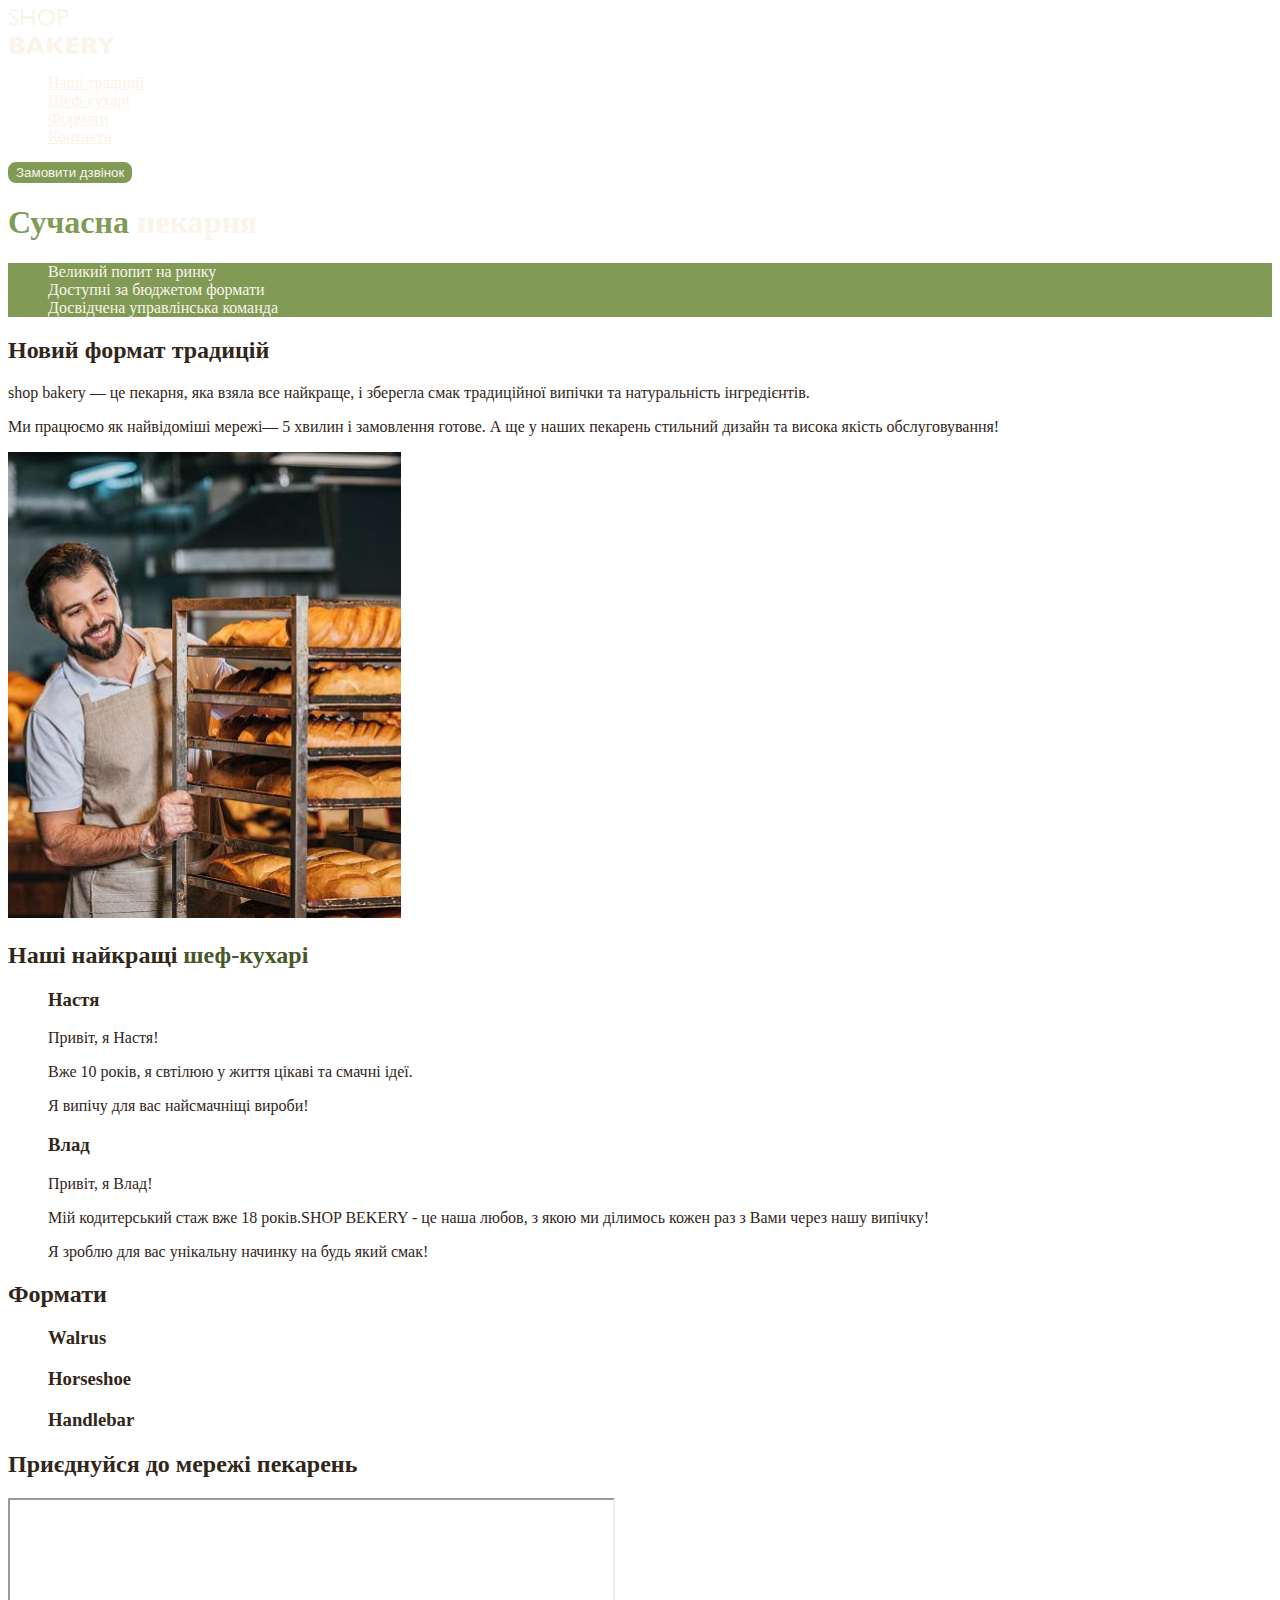
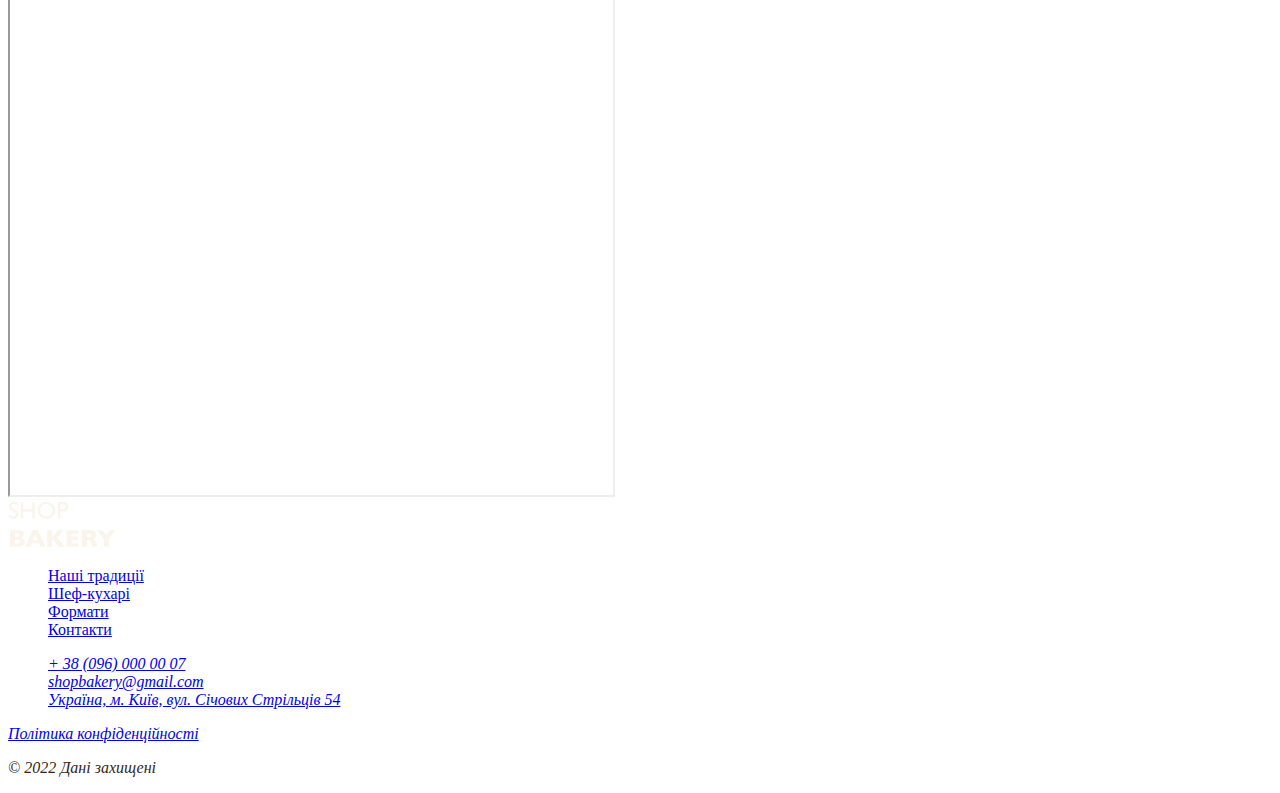
==== index.html @ 9cec58f2 "Add files via upload" ====
<!DOCTYPE html>
<html lang="uk">
  <head>
    <meta charset="UTF-8" />
    <meta http-equiv="X-UA-Compatible" content="IE=edge" />
    <meta name="viewport" content="width=device-width, initial-scale=1.0" />
    <title>Сучасна пекарня</title>
    <link rel="stylesheet" href="./css/styles.css" />
  </head>
  <body>
    <header>
      <nav>
        <a href="./index.html">
          <img src="./images/logo.svg" alt="Логотип сучасної пекарні" />
        </a>
        <ul>
          <li><a class="link" href="#tradition-section">Наші традиції</a></li>
          <li><a class="link" href="#chefs-section">Шеф-кухарі</a></li>
          <li><a class="link" href="#formats-section">Формати</a></li>
          <li><a class="link" href="#contact-section">Контакти</a></li>
        </ul>
      </nav>
      <button class="button">Замовити дзвінок</button>
    </header>
    <main>
      <section class="main-section">
        <h1 class="hero-title"><span class="accent">Сучасна</span> пекарня</h1>
      </section>
      <section id="tradition-section">
        <ul class="advantages-list">
          <li>Великий попит на ринку</li>
          <li>Доступні за бюджетом формати</li>
          <li>Досвідчена управлінська команда</li>
        </ul>
        <h2 class="section-title">Новий формат традицій</h2>
        <p>
          <span>shop bakery</span> — це пекарня, яка взяла все найкраще, і
          зберегла смак традиційної випічки та натуральність інгредієнтів.
        </p>
        <p>
          Ми працюємо як найвідоміші мережі—
          <span>5 хвилин і замовлення готове</span>. А ще у наших пекарень
          стильний дизайн та висока якість обслуговування!
        </p>
        <img
          src="./images/baker-man.jpg"
          alt="Чоловік пекар дивиться на батони із посмішкою"
        />
      </section>
      <section id="chefs-section">
        <h2 class="section-title">
          Наші найкращі <span class="accent">шеф-кухарі</span>
        </h2>
        <ul>
          <li>
            <article>
              <h3>Настя</h3>
              <p>Привіт, я Настя!</p>
              <p>Вже 10 років, я свтілюю у життя цікаві та смачні ідеї.</p>
              <p>Я випічу для вас найсмачніщі вироби!</p>
            </article>
          </li>
          <li>
            <article>
              <h3>Влад</h3>
              <p>Привіт, я Влад!</p>
              <p>
                Мій кодитерський стаж вже 18 років.SHOP BEKERY - це наша любов,
                з якою ми ділимось кожен раз з Вами через нашу випічку!
              </p>
              <p>Я зроблю для вас унікальну начинку на будь який смак!</p>
            </article>
          </li>
        </ul>
      </section>
      <section id="formats-section">
        <h2 class="section-title">Формати</h2>
        <ul>
          <li>
            <article>
              <h3 lang="en">Walrus</h3>
            </article>
          </li>
          <li>
            <article>
              <h3 lang="en">Horseshoe</h3>
            </article>
          </li>
          <li>
            <article>
              <h3 lang="en">Handlebar</h3>
            </article>
          </li>
        </ul>
      </section>
      <section id="contact-section">
        <h2 class="section-title">Приєднуйся до мережі пекарень</h2>
        <iframe
          src="https://www.google.com/maps/embed?pb=!1m18!1m12!1m3!1d2540.1638712576864!2d30.48865857692211!3d50.456673086915366!2m3!1f0!2f0!3f0!3m2!1i1024!2i768!4f13.1!3m3!1m2!1s0x40d4ce637bfe1717%3A0x5370c2254ad1b952!2z0YPQuy4g0KHQtdGH0LXQstGL0YUg0KHRgtGA0LXQu9GM0YbQvtCyLCA1NCwg0JrQuNC10LIsIDAyMDAw!5e0!3m2!1sru!2sua!4v1684782759216!5m2!1sru!2sua"
          width="603"
          height="595"
          allowfullscreen=""
          loading="lazy"
          referrerpolicy="no-referrer-when-downgrade"
        ></iframe>
      </section>
    </main>
    <footer>
      <nav>
        <a href="#">
          <img src="./images/logo.svg" alt="Логотип сучасної пекарні"
        /></a>
        <ul>
          <li><a href="#">Наші традиції</a></li>
          <li><a href="#">Шеф-кухарі</a></li>
          <li><a href="#">Формати</a></li>
          <li><a href="#">Контакти</a></li>
        </ul>
      </nav>
      <address>
        <ul>
          <li><a href="tel:+380960000007">+ 38 (096) 000 00 07</a></li>
          <li>
            <a href="mailto:shopbakery@gmail.com">shopbakery@gmail.com</a>
          </li>
          <li>
            <a href="https://goo.gl/maps/keqYdzqTRcrrbcz7A" target="_blank"
              >Україна, м. Київ, вул. Січових Стрільців 54</a
            >
          </li>
          <li>
            <a href="#"><!-- facebook icon --></a>
          </li>
          <li>
            <a href="#"><!-- instagram icon --></a>
          </li>
        </ul>
        <a href="#" target="_blank">Політика конфіденційності</a>
        <p>&copy; 2022 Дані захищені</p>
      </address>
    </footer>
  </body>
</html>
---- css/styles.css ----
:root {
  --color-brand-light: #819b57;
  --color-brand-dark: #465929;
  --color-primari-dark: #31261a;
  --color-primari-light: #faf4ea;
}
/* Base */
body {
  color: var(--color-primari-dark);
}

ul {
  list-style-type: none;
}
/* Button */
.button {
  color: var(--color-primari-light);
  background-color: var(--color-brand-light);
  border: 2px solid var(--color-brand-light);
  border-radius: 8px;
  cursor: pointer;
}

.button:hover {
  background-color: transparent;
  color: var(--color-brand-dark);
}

/* Link */
.link {
  color: var(--color-primari-light);
}

.link:hover {
  color: var(--color-brand-light);
}

/* Hero-section */
.hero-title {
  color: var(--color-primari-light);
}

.hero-title .accent {
  color: var(--color-brand-light);
}

/* advantages-section */
.advantages-list {
  color: var(--color-primari-light);
  background-color: var(--color-brand-light);
}

.section-title .accent {
  color: var(--color-brand-dark);
}
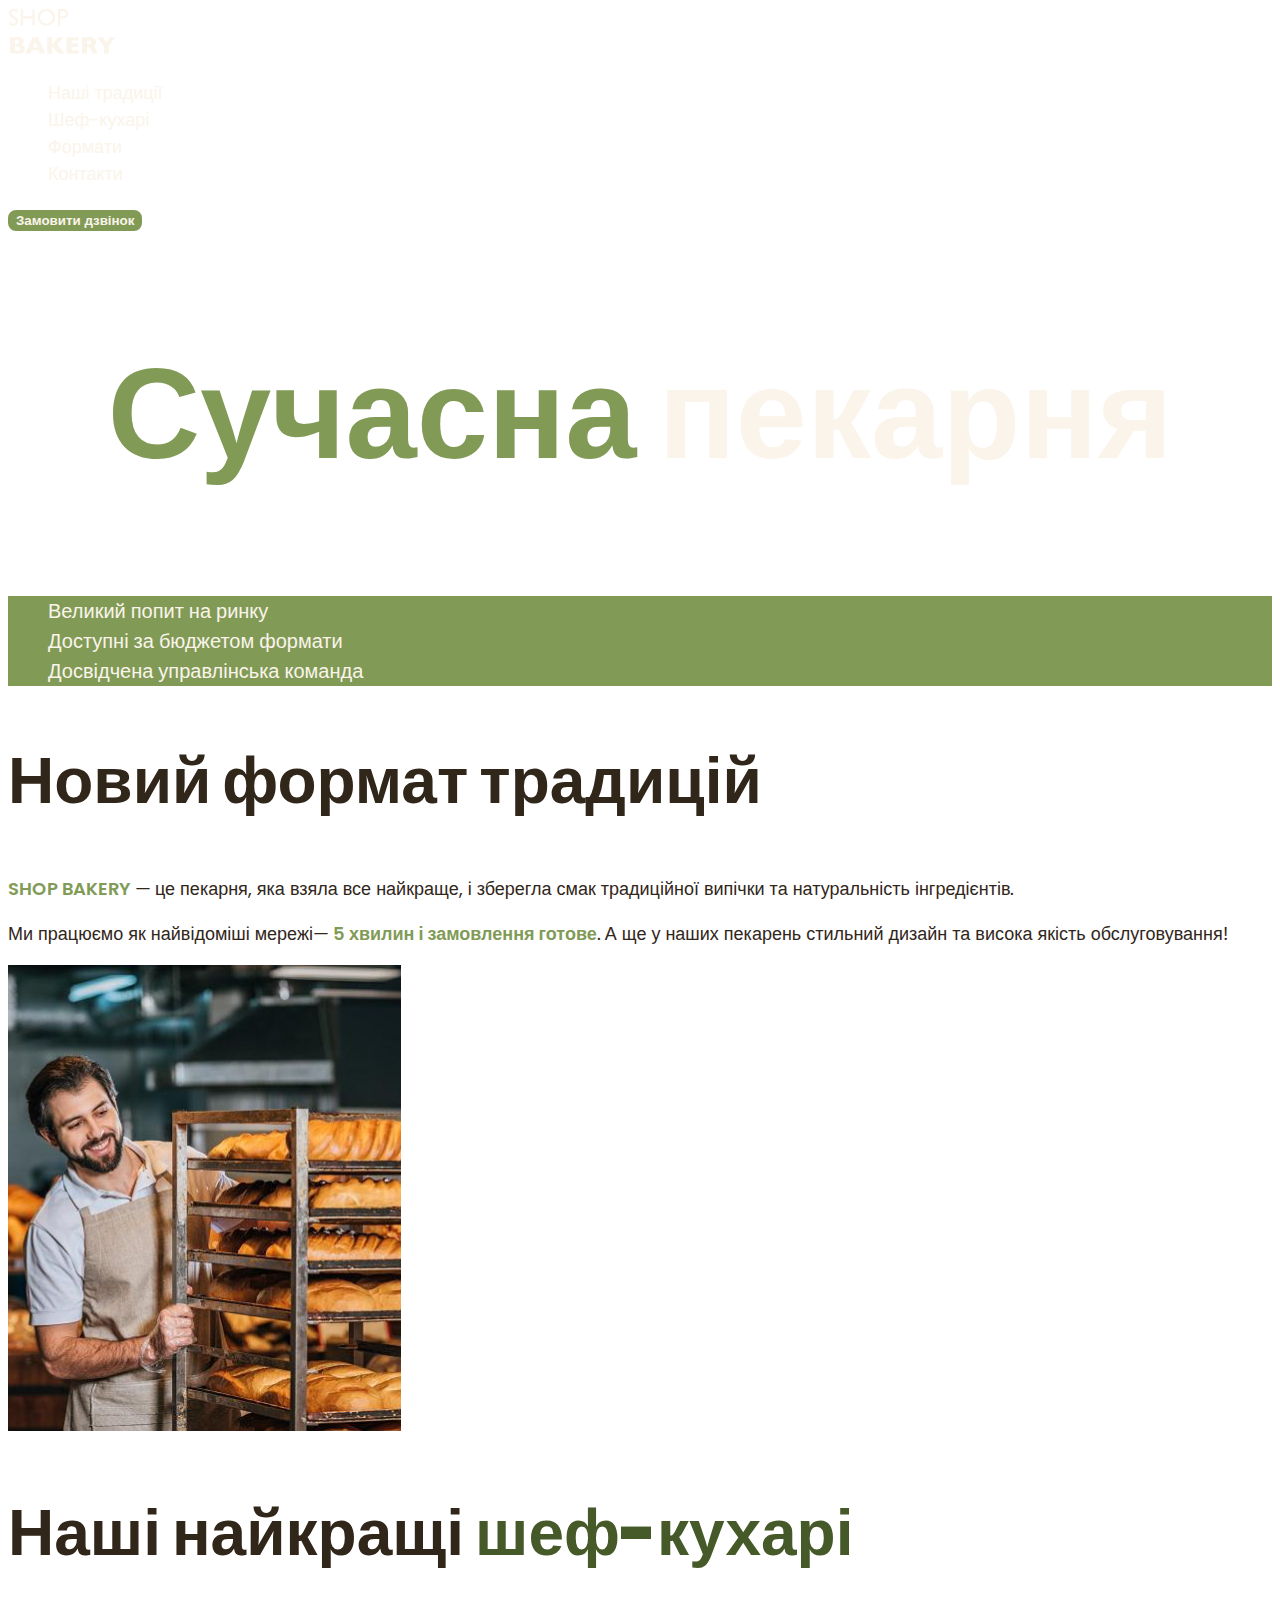
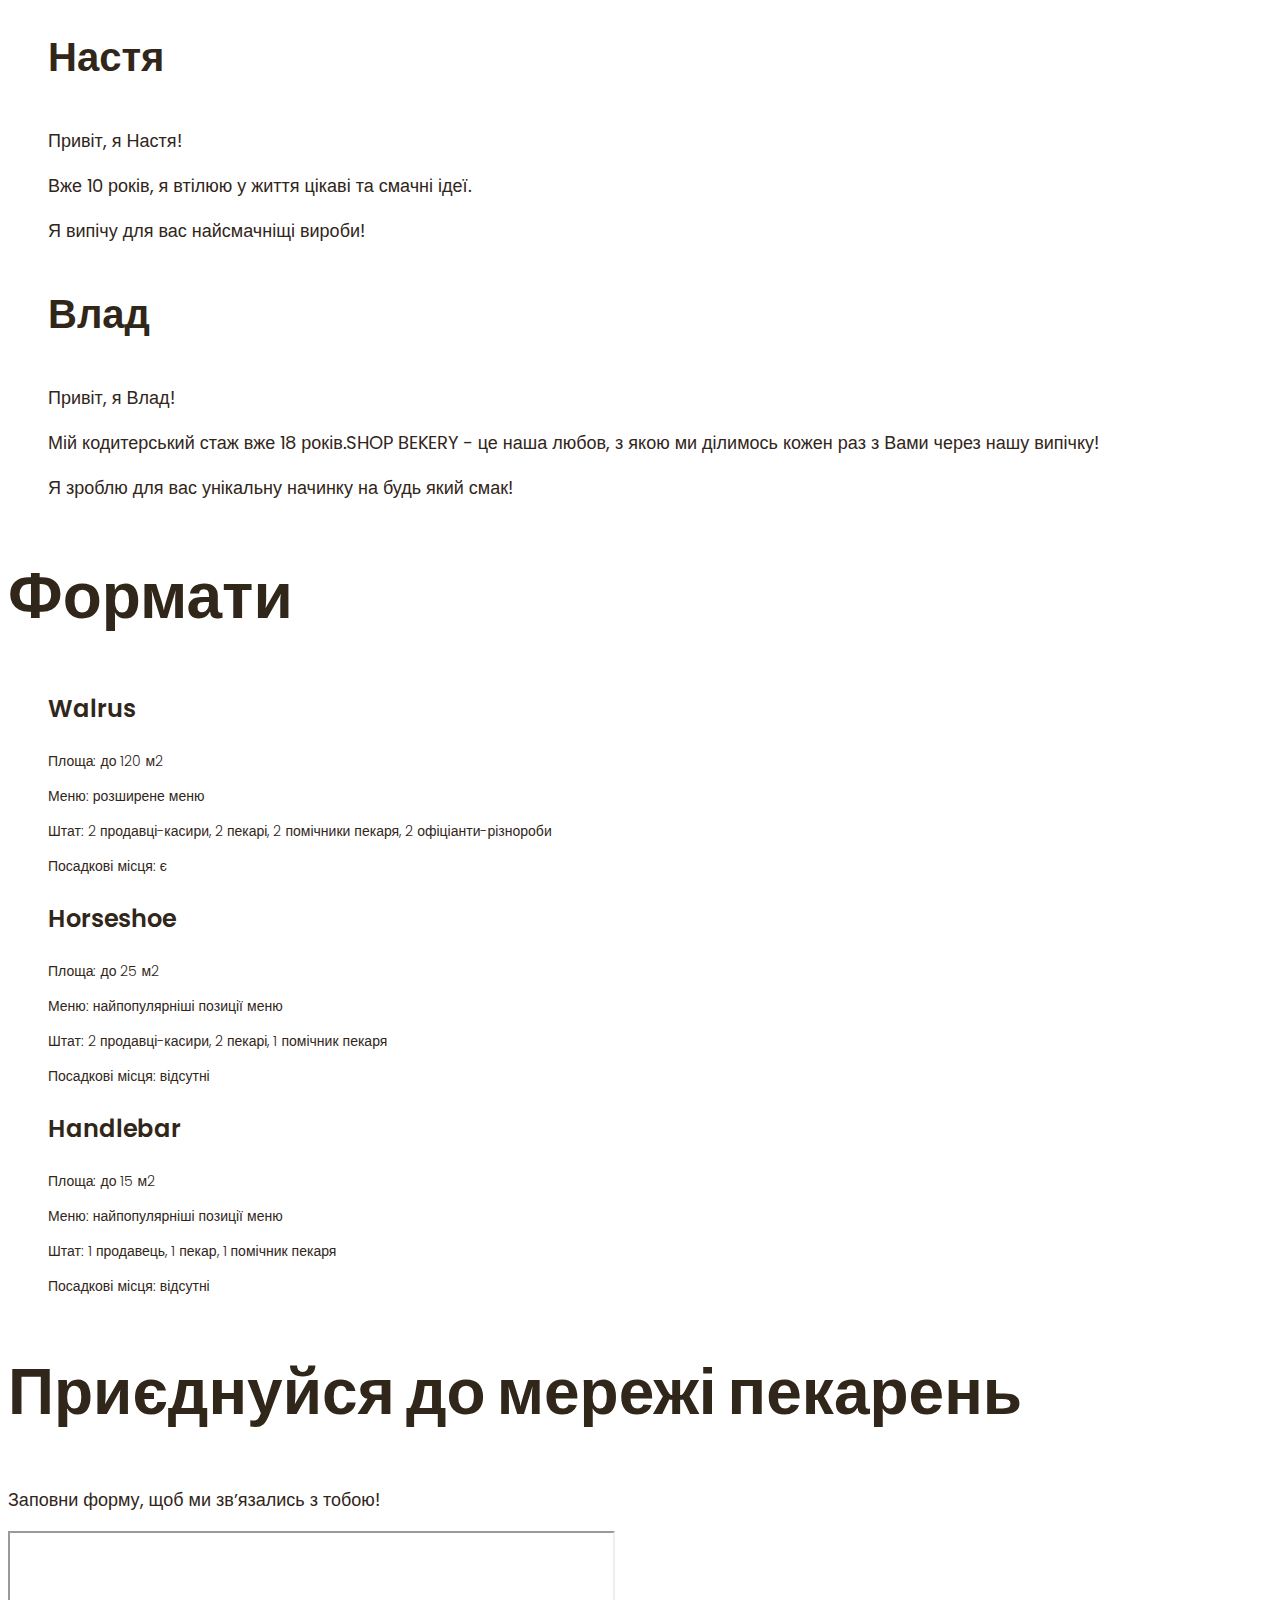
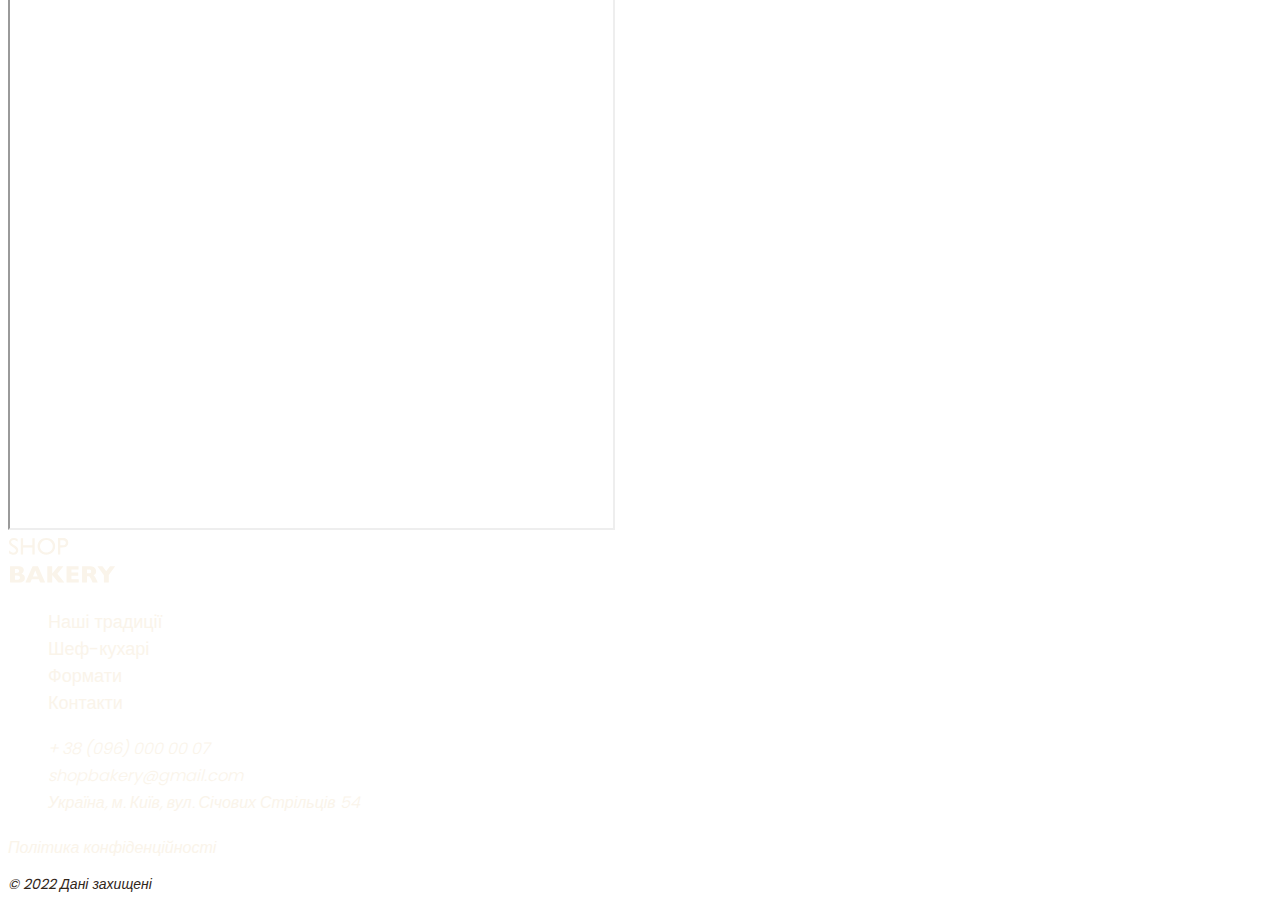
==== commit f983cb49: "Add files via upload" ====
--- a/index.html
+++ b/index.html
@@ -5,6 +5,14 @@
     <meta http-equiv="X-UA-Compatible" content="IE=edge" />
     <meta name="viewport" content="width=device-width, initial-scale=1.0" />
     <title>Сучасна пекарня</title>
+    <!-- Fonts -->
+    <!-- <link rel="preconnect" href="https://fonts.googleapis.com" />
+    <link rel="preconnect" href="https://fonts.gstatic.com" crossorigin />
+    <link
+      href="https://fonts.googleapis.com/css2?family=Montserrat:wght@400;700&family=Poppins:wght@300;400;600;900&display=swap"
+      rel="stylesheet"
+    /> -->
+    <!-- Styles -->
     <link rel="stylesheet" href="./css/styles.css" />
   </head>
   <body>
@@ -28,19 +36,20 @@
       </section>
       <section id="tradition-section">
         <ul class="advantages-list">
-          <li>Великий попит на ринку</li>
-          <li>Доступні за бюджетом формати</li>
-          <li>Досвідчена управлінська команда</li>
+          <li class="advatades-item">Великий попит на ринку</li>
+          <li class="advatades-item">Доступні за бюджетом формати</li>
+          <li class="advatades-item">Досвідчена управлінська команда</li>
         </ul>
         <h2 class="section-title">Новий формат традицій</h2>
-        <p>
-          <span>shop bakery</span> — це пекарня, яка взяла все найкраще, і
-          зберегла смак традиційної випічки та натуральність інгредієнтів.
+        <p class="traditions-text">
+          <span class="brand uppercase">shop bakery</span> — це пекарня, яка
+          взяла все найкраще, і зберегла смак традиційної випічки та
+          натуральність інгредієнтів.
         </p>
-        <p>
+        <p class="traditions-text">
           Ми працюємо як найвідоміші мережі—
-          <span>5 хвилин і замовлення готове</span>. А ще у наших пекарень
-          стильний дизайн та висока якість обслуговування!
+          <span class="brand">5 хвилин і замовлення готове</span>. А ще у наших
+          пекарень стильний дизайн та висока якість обслуговування!
         </p>
         <img
           src="./images/baker-man.jpg"
@@ -54,15 +63,15 @@
         <ul>
           <li>
             <article>
-              <h3>Настя</h3>
+              <h3 class="chef-title">Настя</h3>
               <p>Привіт, я Настя!</p>
-              <p>Вже 10 років, я свтілюю у життя цікаві та смачні ідеї.</p>
+              <p>Вже 10 років, я втілюю у життя цікаві та смачні ідеї.</p>
               <p>Я випічу для вас найсмачніщі вироби!</p>
             </article>
           </li>
           <li>
             <article>
-              <h3>Влад</h3>
+              <h3 class="chef-title">Влад</h3>
               <p>Привіт, я Влад!</p>
               <p>
                 Мій кодитерський стаж вже 18 років.SHOP BEKERY - це наша любов,
@@ -78,23 +87,45 @@
         <ul>
           <li>
             <article>
-              <h3 lang="en">Walrus</h3>
+              <h3 class="format-title" lang="en">Walrus</h3>
+              <div class="format-text">
+                <p>Площа: до 120 м2</p>
+                <p>Меню: розширене меню</p>
+                <p>
+                  Штат: 2 продавці-касири, 2 пекарі, 2 помічники пекаря, 2
+                  офіціанти-різнороби
+                </p>
+                <p>Посадкові місця: є</p>
+              </div>
             </article>
           </li>
           <li>
             <article>
-              <h3 lang="en">Horseshoe</h3>
+              <h3 class="format-title" lang="en">Horseshoe</h3>
+              <div class="format-text">
+                <p>Площа: до 25 м2</p>
+                <p>Меню: найпопулярніші позиції меню</p>
+                <p>Штат: 2 продавці-касири, 2 пекарі, 1 помічник пекаря</p>
+                <p>Посадкові місця: відсутні</p>
+              </div>
             </article>
           </li>
           <li>
             <article>
-              <h3 lang="en">Handlebar</h3>
+              <h3 class="format-title" lang="en">Handlebar</h3>
+              <div class="format-text">
+                <p>Площа: до 15 м2</p>
+                <p>Меню: найпопулярніші позиції меню</p>
+                <p>Штат: 1 продавець, 1 пекар, 1 помічник пекаря</p>
+                <p>Посадкові місця: відсутні</p>
+              </div>
             </article>
           </li>
         </ul>
       </section>
       <section id="contact-section">
         <h2 class="section-title">Приєднуйся до мережі пекарень</h2>
+        <p>Заповни форму, щоб ми звʼязались з тобою!</p>
         <iframe
           src="https://www.google.com/maps/embed?pb=!1m18!1m12!1m3!1d2540.1638712576864!2d30.48865857692211!3d50.456673086915366!2m3!1f0!2f0!3f0!3m2!1i1024!2i768!4f13.1!3m3!1m2!1s0x40d4ce637bfe1717%3A0x5370c2254ad1b952!2z0YPQuy4g0KHQtdGH0LXQstGL0YUg0KHRgtGA0LXQu9GM0YbQvtCyLCA1NCwg0JrQuNC10LIsIDAyMDAw!5e0!3m2!1sru!2sua!4v1684782759216!5m2!1sru!2sua"
           width="603"
@@ -111,20 +142,29 @@
           <img src="./images/logo.svg" alt="Логотип сучасної пекарні"
         /></a>
         <ul>
-          <li><a href="#">Наші традиції</a></li>
-          <li><a href="#">Шеф-кухарі</a></li>
-          <li><a href="#">Формати</a></li>
-          <li><a href="#">Контакти</a></li>
+          <li><a class="link" href="#">Наші традиції</a></li>
+          <li><a class="link" href="#">Шеф-кухарі</a></li>
+          <li><a class="link" href="#">Формати</a></li>
+          <li><a class="link" href="#">Контакти</a></li>
         </ul>
       </nav>
       <address>
         <ul>
-          <li><a href="tel:+380960000007">+ 38 (096) 000 00 07</a></li>
           <li>
-            <a href="mailto:shopbakery@gmail.com">shopbakery@gmail.com</a>
+            <a class="adress-link" href="tel:+380960000007"
+              >+ 38 (096) 000 00 07</a
+            >
           </li>
           <li>
-            <a href="https://goo.gl/maps/keqYdzqTRcrrbcz7A" target="_blank"
+            <a class="adress-link" href="mailto:shopbakery@gmail.com"
+              >shopbakery@gmail.com</a
+            >
+          </li>
+          <li>
+            <a
+              class="adress-link"
+              href="https://goo.gl/maps/keqYdzqTRcrrbcz7A"
+              target="_blank"
               >Україна, м. Київ, вул. Січових Стрільців 54</a
             >
           </li>
@@ -135,8 +175,10 @@
             <a href="#"><!-- instagram icon --></a>
           </li>
         </ul>
-        <a href="#" target="_blank">Політика конфіденційності</a>
-        <p>&copy; 2022 Дані захищені</p>
+        <a class="adress-link" href="#" target="_blank"
+          >Політика конфіденційності</a
+        >
+        <p class="address-copyright">&copy; 2022 Дані захищені</p>
       </address>
     </footer>
   </body>
--- a/css/styles.css
+++ b/css/styles.css
@@ -1,3 +1,35 @@
+@font-face {
+  font-display: swap;
+  font-family: 'Poppins';
+  font-style: normal;
+  font-weight: 300;
+  src: url('../fonts/poppins-v20-latin-300.woff2') format('woff2');
+}
+
+@font-face {
+  font-display: swap;
+  font-family: 'Poppins';
+  font-style: normal;
+  font-weight: 400;
+  src: url('../fonts/poppins-v20-latin-regular.woff2') format('woff2');
+}
+
+@font-face {
+  font-display: swap;
+  font-family: 'Poppins';
+  font-style: normal;
+  font-weight: 600;
+  src: url('../fonts/poppins-v20-latin-600.woff2') format('woff2');
+}
+
+@font-face {
+  font-display: swap;
+  font-family: 'Poppins';
+  font-style: normal;
+  font-weight: 900;
+  src: url('../fonts/poppins-v20-latin-900.woff2') format('woff2');
+}
+
 :root {
   --color-brand-light: #819b57;
   --color-brand-dark: #465929;
@@ -7,6 +39,14 @@
 /* Base */
 body {
   color: var(--color-primari-dark);
+  font-family: Poppins, sans-serif;
+  font-size: 18px;
+  font-weight: 400;
+  line-height: 1.5;
+}
+
+address {
+  font-size: normal;
 }
 
 ul {
@@ -19,25 +59,33 @@
   border: 2px solid var(--color-brand-light);
   border-radius: 8px;
   cursor: pointer;
+  font-weight: 600;
 }
 
 .button:hover {
   background-color: transparent;
   color: var(--color-brand-dark);
+  font-weight: 600;
 }
 
 /* Link */
 .link {
   color: var(--color-primari-light);
+  text-decoration: none;
 }
 
 .link:hover {
   color: var(--color-brand-light);
+  text-decoration: none;
+  font-weight: 600;
 }
 
 /* Hero-section */
 .hero-title {
   color: var(--color-primari-light);
+  text-align: center;
+  font-size: 128px;
+  font-weight: 900;
 }
 
 .hero-title .accent {
@@ -50,6 +98,60 @@
   background-color: var(--color-brand-light);
 }
 
+.advatades-item {
+  font-weight: 300;
+  font-size: 20px;
+}
+
+.section-title {
+  font-weight: 900;
+  font-size: 64px;
+  line-height: 1.3;
+}
+
 .section-title .accent {
   color: var(--color-brand-dark);
 }
+
+/* traditions-section */
+.traditions-text .brand {
+  color: var(--color-brand-light);
+  font-weight: 600;
+}
+
+.traditions-text .uppercase {
+  text-transform: uppercase;
+}
+
+/* Chefs section */
+.chef-title {
+  font-weight: 600;
+  font-size: 40px;
+}
+
+/* Formats section */
+.format-title {
+  font-weight: 600;
+  font-size: 24px;
+}
+
+.format-text {
+  font-weight: 300;
+  font-size: 14px;
+}
+
+/* Footer */
+.adress-link {
+  color: var(--color-primari-light);
+  font-weight: 300;
+  font-size: 16px;
+  text-decoration: none;
+}
+
+.adress-link:hover {
+  color: var(--color-brand-light);
+}
+
+.address-copyright {
+  font-size: 14px;
+}
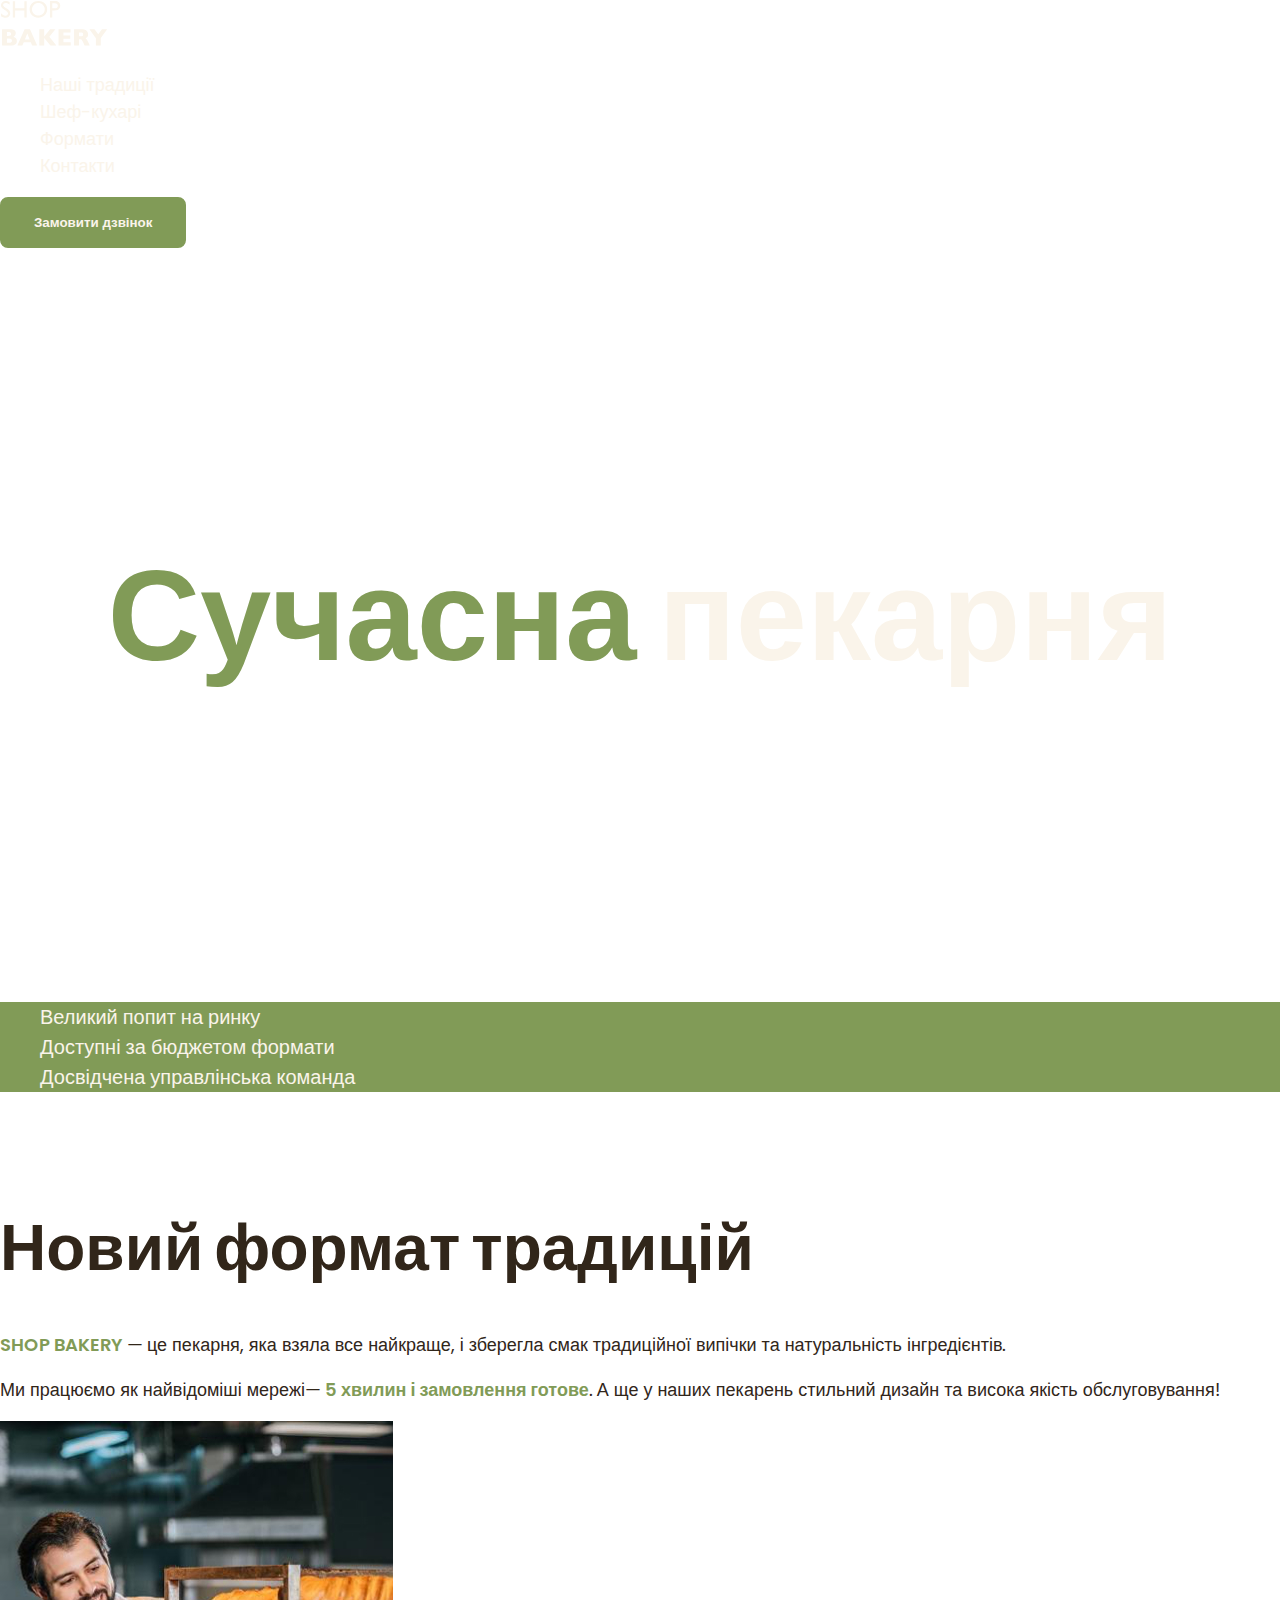
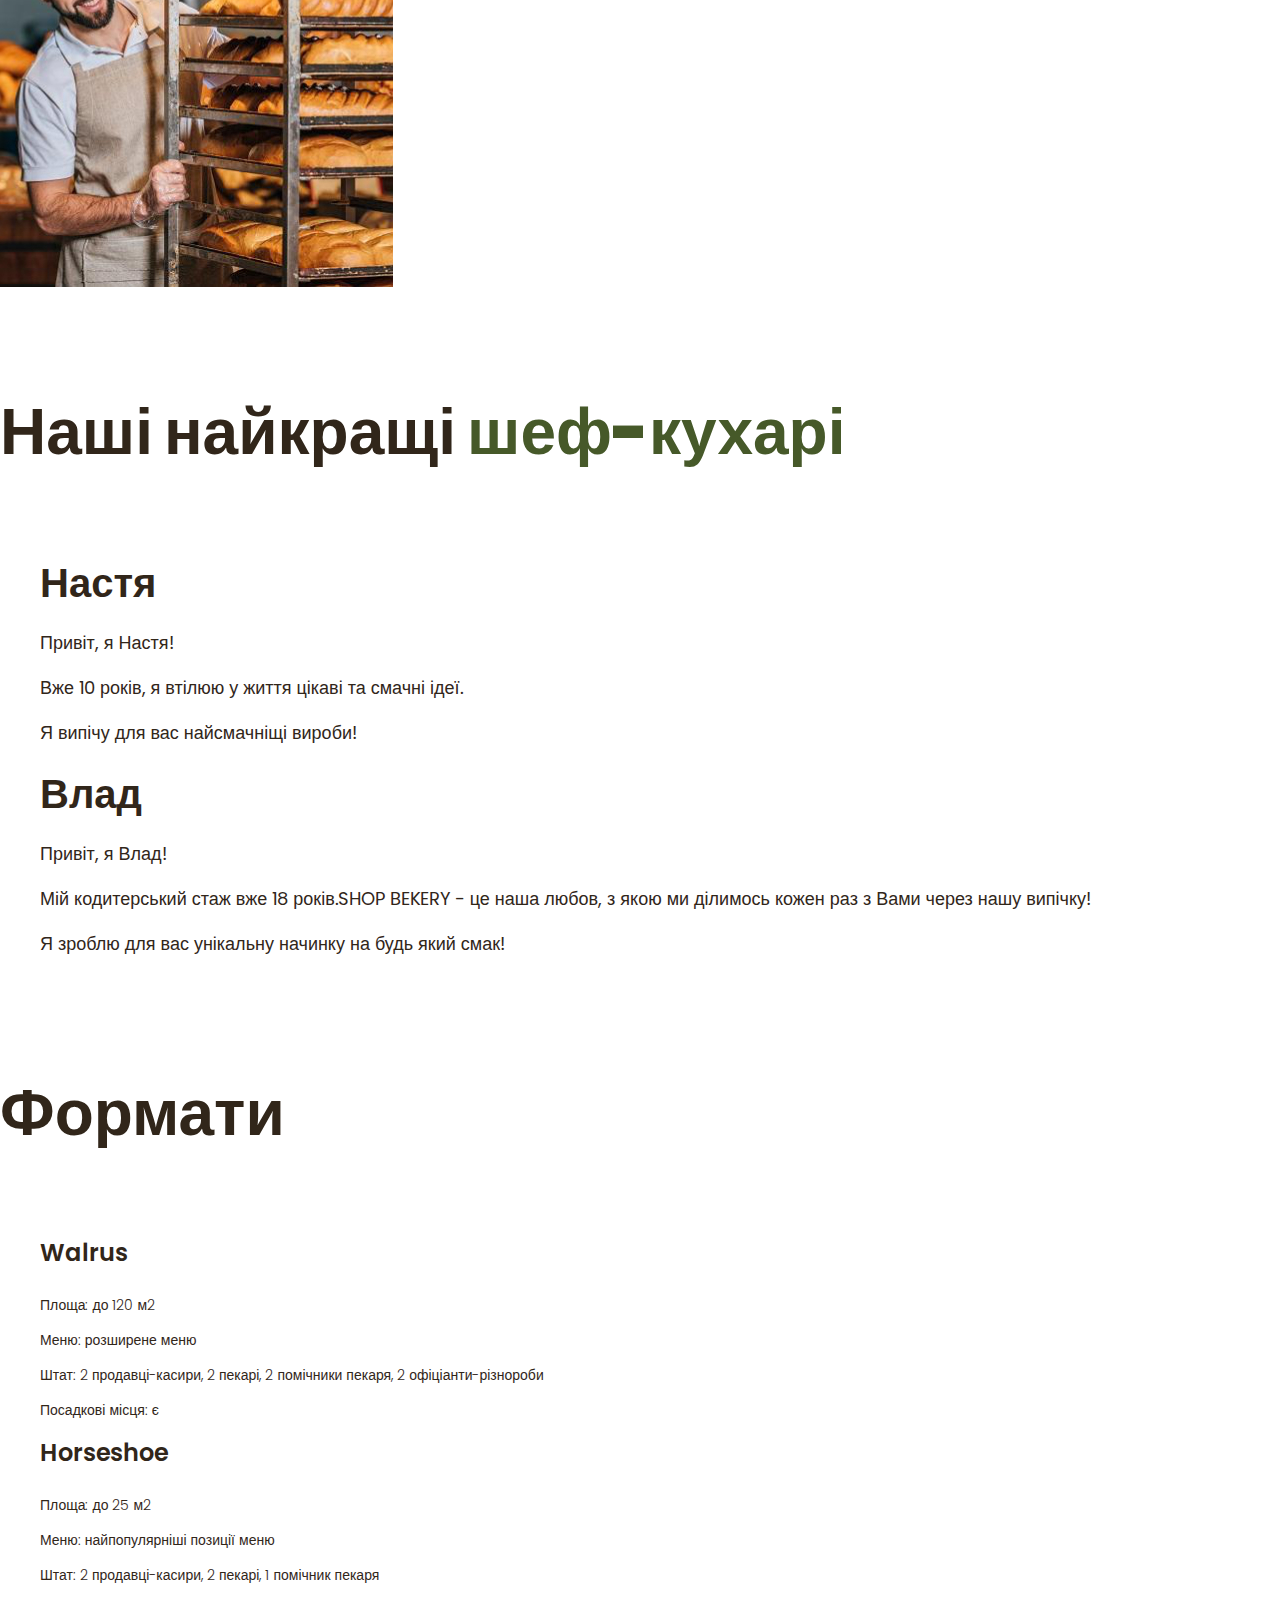
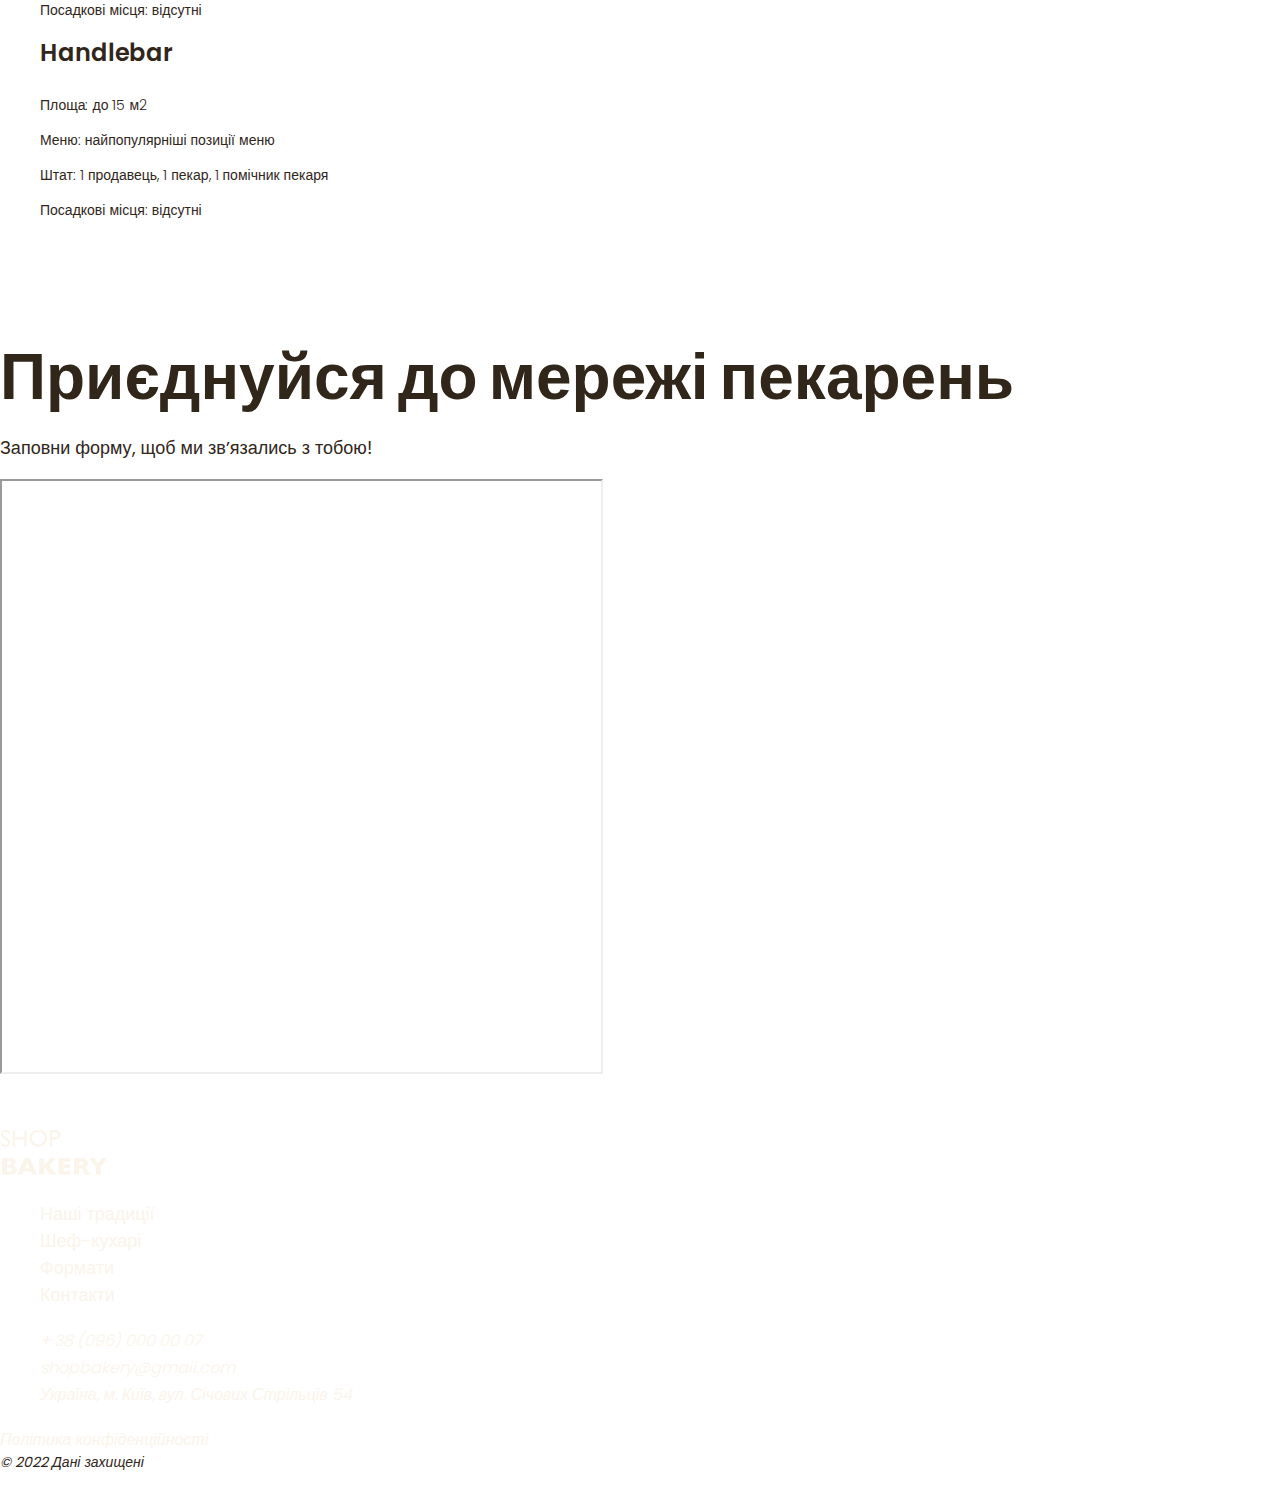
==== commit 4f83510e: "Add files via upload" ====
--- a/index.html
+++ b/index.html
@@ -17,169 +17,192 @@
   </head>
   <body>
     <header>
-      <nav>
-        <a href="./index.html">
-          <img src="./images/logo.svg" alt="Логотип сучасної пекарні" />
-        </a>
-        <ul>
-          <li><a class="link" href="#tradition-section">Наші традиції</a></li>
-          <li><a class="link" href="#chefs-section">Шеф-кухарі</a></li>
-          <li><a class="link" href="#formats-section">Формати</a></li>
-          <li><a class="link" href="#contact-section">Контакти</a></li>
-        </ul>
-      </nav>
-      <button class="button">Замовити дзвінок</button>
+      <div class="container">
+        <nav>
+          <a href="./index.html">
+            <img src="./images/logo.svg" alt="Логотип сучасної пекарні" />
+          </a>
+          <ul>
+            <li><a class="link" href="#tradition-section">Наші традиції</a></li>
+            <li><a class="link" href="#chefs-section">Шеф-кухарі</a></li>
+            <li><a class="link" href="#formats-section">Формати</a></li>
+            <li><a class="link" href="#contact-section">Контакти</a></li>
+          </ul>
+        </nav>
+        <button class="button">Замовити дзвінок</button>
+      </div>
     </header>
     <main>
-      <section class="main-section">
-        <h1 class="hero-title"><span class="accent">Сучасна</span> пекарня</h1>
-      </section>
-      <section id="tradition-section">
-        <ul class="advantages-list">
-          <li class="advatades-item">Великий попит на ринку</li>
-          <li class="advatades-item">Доступні за бюджетом формати</li>
-          <li class="advatades-item">Досвідчена управлінська команда</li>
-        </ul>
-        <h2 class="section-title">Новий формат традицій</h2>
-        <p class="traditions-text">
-          <span class="brand uppercase">shop bakery</span> — це пекарня, яка
-          взяла все найкраще, і зберегла смак традиційної випічки та
-          натуральність інгредієнтів.
-        </p>
-        <p class="traditions-text">
-          Ми працюємо як найвідоміші мережі—
-          <span class="brand">5 хвилин і замовлення готове</span>. А ще у наших
-          пекарень стильний дизайн та висока якість обслуговування!
-        </p>
-        <img
-          src="./images/baker-man.jpg"
-          alt="Чоловік пекар дивиться на батони із посмішкою"
-        />
-      </section>
-      <section id="chefs-section">
-        <h2 class="section-title">
-          Наші найкращі <span class="accent">шеф-кухарі</span>
-        </h2>
-        <ul>
-          <li>
-            <article>
-              <h3 class="chef-title">Настя</h3>
-              <p>Привіт, я Настя!</p>
-              <p>Вже 10 років, я втілюю у життя цікаві та смачні ідеї.</p>
-              <p>Я випічу для вас найсмачніщі вироби!</p>
-            </article>
-          </li>
-          <li>
-            <article>
-              <h3 class="chef-title">Влад</h3>
-              <p>Привіт, я Влад!</p>
-              <p>
-                Мій кодитерський стаж вже 18 років.SHOP BEKERY - це наша любов,
-                з якою ми ділимось кожен раз з Вами через нашу випічку!
-              </p>
-              <p>Я зроблю для вас унікальну начинку на будь який смак!</p>
-            </article>
-          </li>
-        </ul>
-      </section>
-      <section id="formats-section">
-        <h2 class="section-title">Формати</h2>
-        <ul>
-          <li>
-            <article>
-              <h3 class="format-title" lang="en">Walrus</h3>
-              <div class="format-text">
-                <p>Площа: до 120 м2</p>
-                <p>Меню: розширене меню</p>
+      <section class="hero-section">
+        <div class="container">
+          <h1 class="hero-title">
+            <span class="accent">Сучасна</span> пекарня
+          </h1>
+        </div>
+      </section>
+      <section>
+        <div class="container">
+          <h2 class="visually-hidden">Наші переваги</h2>
+          <ul class="advantages-list">
+            <li class="advatades-item">Великий попит на ринку</li>
+            <li class="advatades-item">Доступні за бюджетом формати</li>
+            <li class="advatades-item">Досвідчена управлінська команда</li>
+          </ul>
+        </div>
+      </section>
+      <section class="tradition-section section" id="tradition-section">
+        <div class="container">
+          <h2 class="tradition-title section-title">Новий формат традицій</h2>
+          <p class="traditions-text">
+            <span class="brand uppercase">shop bakery</span> — це пекарня, яка
+            взяла все найкраще, і зберегла смак традиційної випічки та
+            натуральність інгредієнтів.
+          </p>
+          <p class="traditions-text">
+            Ми працюємо як найвідоміші мережі—
+            <span class="brand">5 хвилин і замовлення готове</span>. А ще у
+            наших пекарень стильний дизайн та висока якість обслуговування!
+          </p>
+          <img
+            src="./images/baker-man.jpg"
+            alt="Чоловік пекар дивиться на батони із посмішкою"
+          />
+        </div>
+      </section>
+      <section class="section" id="chefs-section">
+        <div class="container">
+          <h2 class="chefs-title section-title">
+            Наші найкращі <span class="accent">шеф-кухарі</span>
+          </h2>
+          <ul>
+            <li>
+              <article>
+                <h3 class="chef-title">Настя</h3>
+                <p>Привіт, я Настя!</p>
+                <p>Вже 10 років, я втілюю у життя цікаві та смачні ідеї.</p>
+                <p>Я випічу для вас найсмачніщі вироби!</p>
+              </article>
+            </li>
+            <li>
+              <article>
+                <h3 class="chef-title">Влад</h3>
+                <p>Привіт, я Влад!</p>
                 <p>
-                  Штат: 2 продавці-касири, 2 пекарі, 2 помічники пекаря, 2
-                  офіціанти-різнороби
+                  Мій кодитерський стаж вже 18 років.SHOP BEKERY - це наша
+                  любов, з якою ми ділимось кожен раз з Вами через нашу випічку!
                 </p>
-                <p>Посадкові місця: є</p>
-              </div>
-            </article>
-          </li>
-          <li>
-            <article>
-              <h3 class="format-title" lang="en">Horseshoe</h3>
-              <div class="format-text">
-                <p>Площа: до 25 м2</p>
-                <p>Меню: найпопулярніші позиції меню</p>
-                <p>Штат: 2 продавці-касири, 2 пекарі, 1 помічник пекаря</p>
-                <p>Посадкові місця: відсутні</p>
-              </div>
-            </article>
-          </li>
-          <li>
-            <article>
-              <h3 class="format-title" lang="en">Handlebar</h3>
-              <div class="format-text">
-                <p>Площа: до 15 м2</p>
-                <p>Меню: найпопулярніші позиції меню</p>
-                <p>Штат: 1 продавець, 1 пекар, 1 помічник пекаря</p>
-                <p>Посадкові місця: відсутні</p>
-              </div>
-            </article>
-          </li>
-        </ul>
-      </section>
-      <section id="contact-section">
-        <h2 class="section-title">Приєднуйся до мережі пекарень</h2>
-        <p>Заповни форму, щоб ми звʼязались з тобою!</p>
-        <iframe
-          src="https://www.google.com/maps/embed?pb=!1m18!1m12!1m3!1d2540.1638712576864!2d30.48865857692211!3d50.456673086915366!2m3!1f0!2f0!3f0!3m2!1i1024!2i768!4f13.1!3m3!1m2!1s0x40d4ce637bfe1717%3A0x5370c2254ad1b952!2z0YPQuy4g0KHQtdGH0LXQstGL0YUg0KHRgtGA0LXQu9GM0YbQvtCyLCA1NCwg0JrQuNC10LIsIDAyMDAw!5e0!3m2!1sru!2sua!4v1684782759216!5m2!1sru!2sua"
-          width="603"
-          height="595"
-          allowfullscreen=""
-          loading="lazy"
-          referrerpolicy="no-referrer-when-downgrade"
-        ></iframe>
+                <p>Я зроблю для вас унікальну начинку на будь який смак!</p>
+              </article>
+            </li>
+          </ul>
+        </div>
+      </section>
+      <section class="section" id="formats-section">
+        <div class="container">
+          <h2 class="formats-title section-title">Формати</h2>
+          <ul>
+            <li>
+              <article>
+                <h3 class="format-title" lang="en">Walrus</h3>
+                <div class="format-text">
+                  <p>Площа: до 120 м2</p>
+                  <p>Меню: розширене меню</p>
+                  <p>
+                    Штат: 2 продавці-касири, 2 пекарі, 2 помічники пекаря, 2
+                    офіціанти-різнороби
+                  </p>
+                  <p>Посадкові місця: є</p>
+                </div>
+              </article>
+            </li>
+            <li>
+              <article>
+                <h3 class="format-title" lang="en">Horseshoe</h3>
+                <div class="format-text">
+                  <p>Площа: до 25 м2</p>
+                  <p>Меню: найпопулярніші позиції меню</p>
+                  <p>Штат: 2 продавці-касири, 2 пекарі, 1 помічник пекаря</p>
+                  <p>Посадкові місця: відсутні</p>
+                </div>
+              </article>
+            </li>
+            <li>
+              <article>
+                <h3 class="format-title" lang="en">Handlebar</h3>
+                <div class="format-text">
+                  <p>Площа: до 15 м2</p>
+                  <p>Меню: найпопулярніші позиції меню</p>
+                  <p>Штат: 1 продавець, 1 пекар, 1 помічник пекаря</p>
+                  <p>Посадкові місця: відсутні</p>
+                </div>
+              </article>
+            </li>
+          </ul>
+        </div>
+      </section>
+      <section class="section" id="contact-section">
+        <div class="container">
+          <h2 class="contact-title section-title">
+            Приєднуйся до мережі пекарень
+          </h2>
+          <p>Заповни форму, щоб ми звʼязались з тобою!</p>
+          <iframe
+            src="https://www.google.com/maps/embed?pb=!1m18!1m12!1m3!1d2540.1638712576864!2d30.48865857692211!3d50.456673086915366!2m3!1f0!2f0!3f0!3m2!1i1024!2i768!4f13.1!3m3!1m2!1s0x40d4ce637bfe1717%3A0x5370c2254ad1b952!2z0YPQuy4g0KHQtdGH0LXQstGL0YUg0KHRgtGA0LXQu9GM0YbQvtCyLCA1NCwg0JrQuNC10LIsIDAyMDAw!5e0!3m2!1sru!2sua!4v1684782759216!5m2!1sru!2sua"
+            width="603"
+            height="595"
+            allowfullscreen=""
+            loading="lazy"
+            referrerpolicy="no-referrer-when-downgrade"
+          ></iframe>
+        </div>
       </section>
     </main>
     <footer>
-      <nav>
-        <a href="#">
-          <img src="./images/logo.svg" alt="Логотип сучасної пекарні"
-        /></a>
-        <ul>
-          <li><a class="link" href="#">Наші традиції</a></li>
-          <li><a class="link" href="#">Шеф-кухарі</a></li>
-          <li><a class="link" href="#">Формати</a></li>
-          <li><a class="link" href="#">Контакти</a></li>
-        </ul>
-      </nav>
-      <address>
-        <ul>
-          <li>
-            <a class="adress-link" href="tel:+380960000007"
-              >+ 38 (096) 000 00 07</a
-            >
-          </li>
-          <li>
-            <a class="adress-link" href="mailto:shopbakery@gmail.com"
-              >shopbakery@gmail.com</a
-            >
-          </li>
-          <li>
-            <a
-              class="adress-link"
-              href="https://goo.gl/maps/keqYdzqTRcrrbcz7A"
-              target="_blank"
-              >Україна, м. Київ, вул. Січових Стрільців 54</a
-            >
-          </li>
-          <li>
-            <a href="#"><!-- facebook icon --></a>
-          </li>
-          <li>
-            <a href="#"><!-- instagram icon --></a>
-          </li>
-        </ul>
-        <a class="adress-link" href="#" target="_blank"
-          >Політика конфіденційності</a
-        >
-        <p class="address-copyright">&copy; 2022 Дані захищені</p>
-      </address>
+      <div class="container">
+        <nav>
+          <a href="#">
+            <img src="./images/logo.svg" alt="Логотип сучасної пекарні"
+          /></a>
+          <ul>
+            <li><a class="link" href="#tradition-section">Наші традиції</a></li>
+            <li><a class="link" href="#chefs-section">Шеф-кухарі</a></li>
+            <li><a class="link" href="#formats-section">Формати</a></li>
+            <li><a class="link" href="#contact-section">Контакти</a></li>
+          </ul>
+        </nav>
+        <address>
+          <ul>
+            <li>
+              <a class="adress-link" href="tel:+380960000007"
+                >+ 38 (096) 000 00 07</a
+              >
+            </li>
+            <li>
+              <a class="adress-link" href="mailto:shopbakery@gmail.com"
+                >shopbakery@gmail.com</a
+              >
+            </li>
+            <li>
+              <a
+                class="adress-link"
+                href="https://goo.gl/maps/keqYdzqTRcrrbcz7A"
+                target="_blank"
+                >Україна, м. Київ, вул. Січових Стрільців 54</a
+              >
+            </li>
+            <li>
+              <a href="#"><!-- facebook icon --></a>
+            </li>
+            <li>
+              <a href="#"><!-- instagram icon --></a>
+            </li>
+          </ul>
+          <a class="adress-link" href="#" target="_blank"
+            >Політика конфіденційності</a
+          >
+          <p class="address-copyright">&copy; 2022 Дані захищені</p>
+        </address>
+      </div>
     </footer>
   </body>
 </html>
--- a/css/styles.css
+++ b/css/styles.css
@@ -37,12 +37,26 @@
   --color-primari-light: #faf4ea;
 }
 /* Base */
+* {
+  box-sizing: border-box;
+}
 body {
   color: var(--color-primari-dark);
   font-family: Poppins, sans-serif;
   font-size: 18px;
   font-weight: 400;
   line-height: 1.5;
+  margin: 0;
+}
+
+h1,
+h2,
+h3,
+h4,
+h5,
+h6,
+p {
+  margin-top: 0;
 }
 
 address {
@@ -52,8 +66,29 @@
 ul {
   list-style-type: none;
 }
+
+.visually-hidden {
+  position: absolute;
+  left: -10000px;
+  top: auto;
+  width: 1px;
+  height: 1px;
+  overflow: hidden;
+}
+
+.section {
+  padding: 48px 0;
+}
+
+.container {
+  width: 100%;
+  max-width: 1288px;
+  margin: 0 auto;
+}
+
 /* Button */
 .button {
+  padding: 16px 32px;
   color: var(--color-primari-light);
   background-color: var(--color-brand-light);
   border: 2px solid var(--color-brand-light);
@@ -81,7 +116,12 @@
 }
 
 /* Hero-section */
+.hero-section {
+  padding: 272px 0;
+}
+
 .hero-title {
+  margin-bottom: 0;
   color: var(--color-primari-light);
   text-align: center;
   font-size: 128px;
@@ -114,6 +154,14 @@
 }
 
 /* traditions-section */
+.tradition-section {
+  padding-top: 96px;
+}
+
+.tradition-title {
+  margin-bottom: 42px;
+}
+
 .traditions-text .brand {
   color: var(--color-brand-light);
   font-weight: 600;
@@ -124,12 +172,21 @@
 }
 
 /* Chefs section */
+.chefs-title {
+  margin-bottom: 80px;
+}
 .chef-title {
+  margin-bottom: 16px;
   font-weight: 600;
   font-size: 40px;
 }
 
 /* Formats section */
+
+.formats-title {
+  margin-bottom: 80px;
+}
+
 .format-title {
   font-weight: 600;
   font-size: 24px;
@@ -138,6 +195,11 @@
 .format-text {
   font-weight: 300;
   font-size: 14px;
+}
+
+/* Contact section */
+.contact-title {
+  margin-bottom: 16px;
 }
 
 /* Footer */
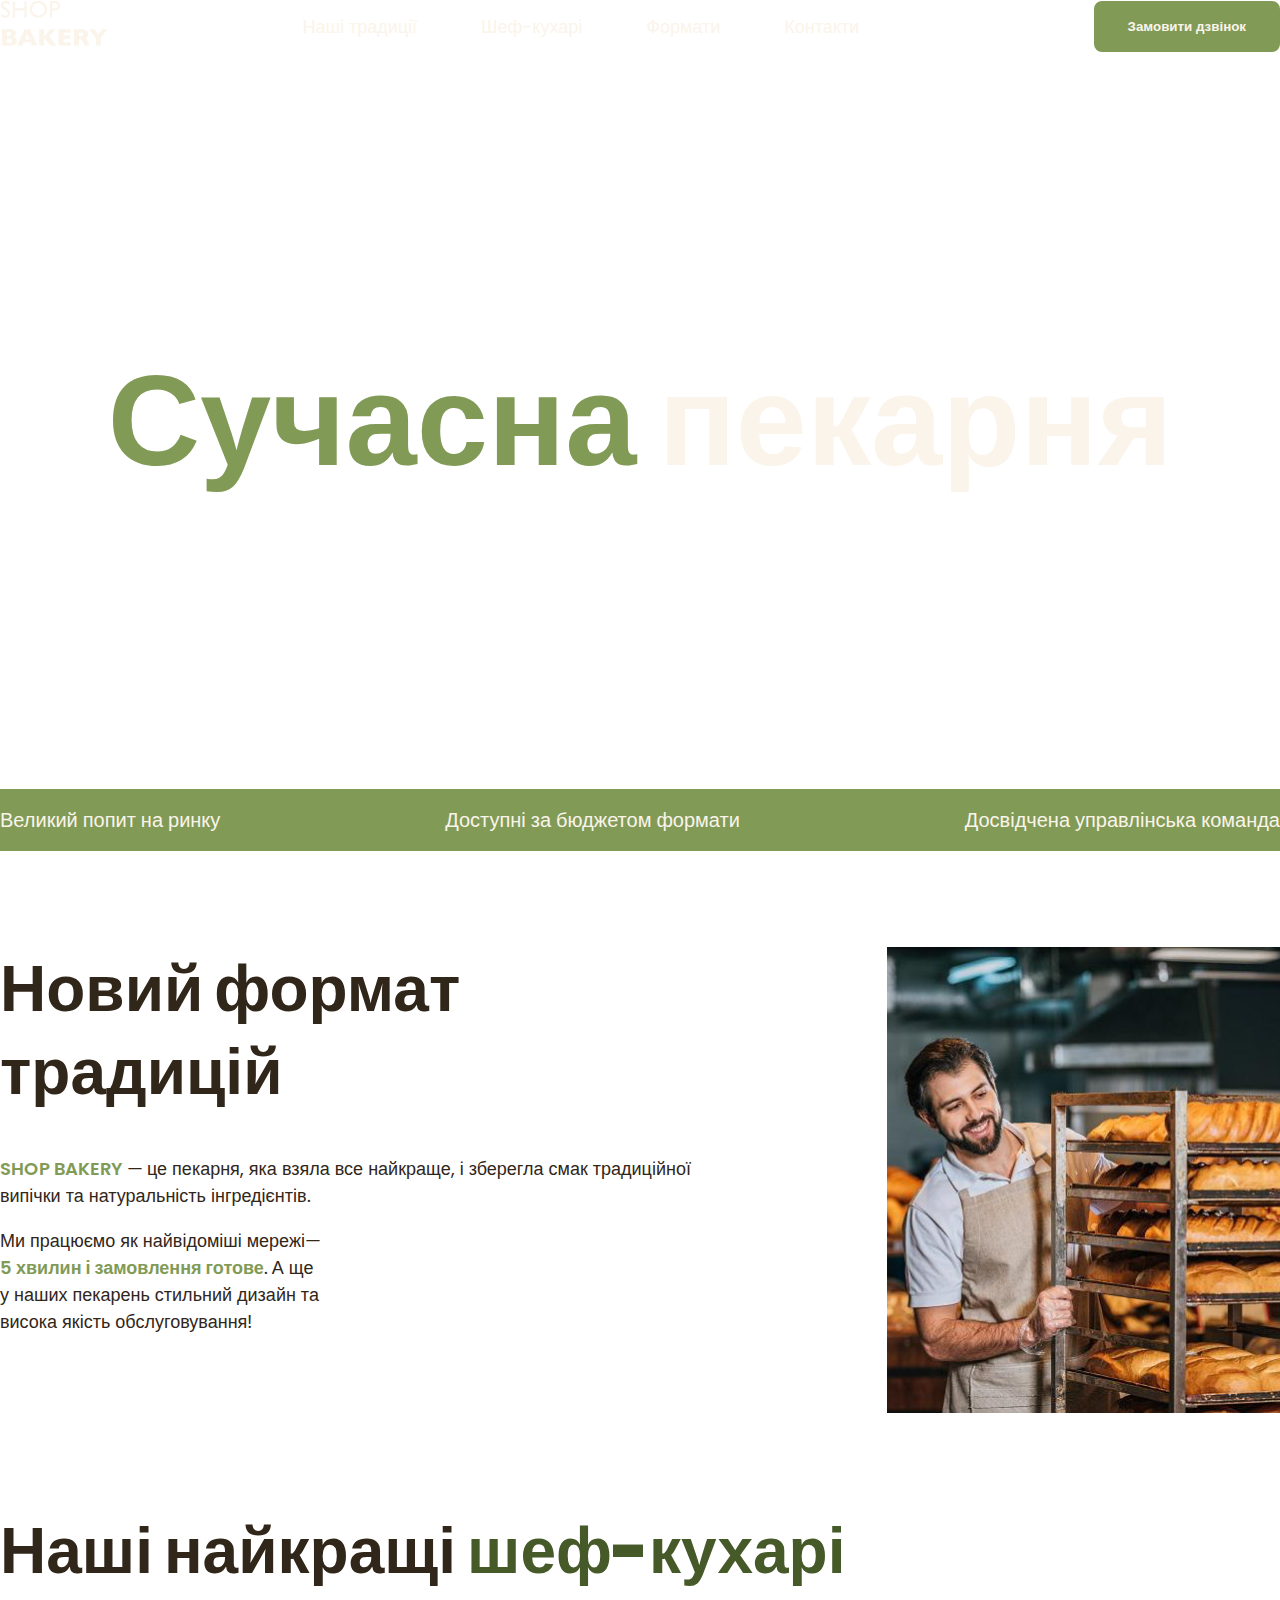
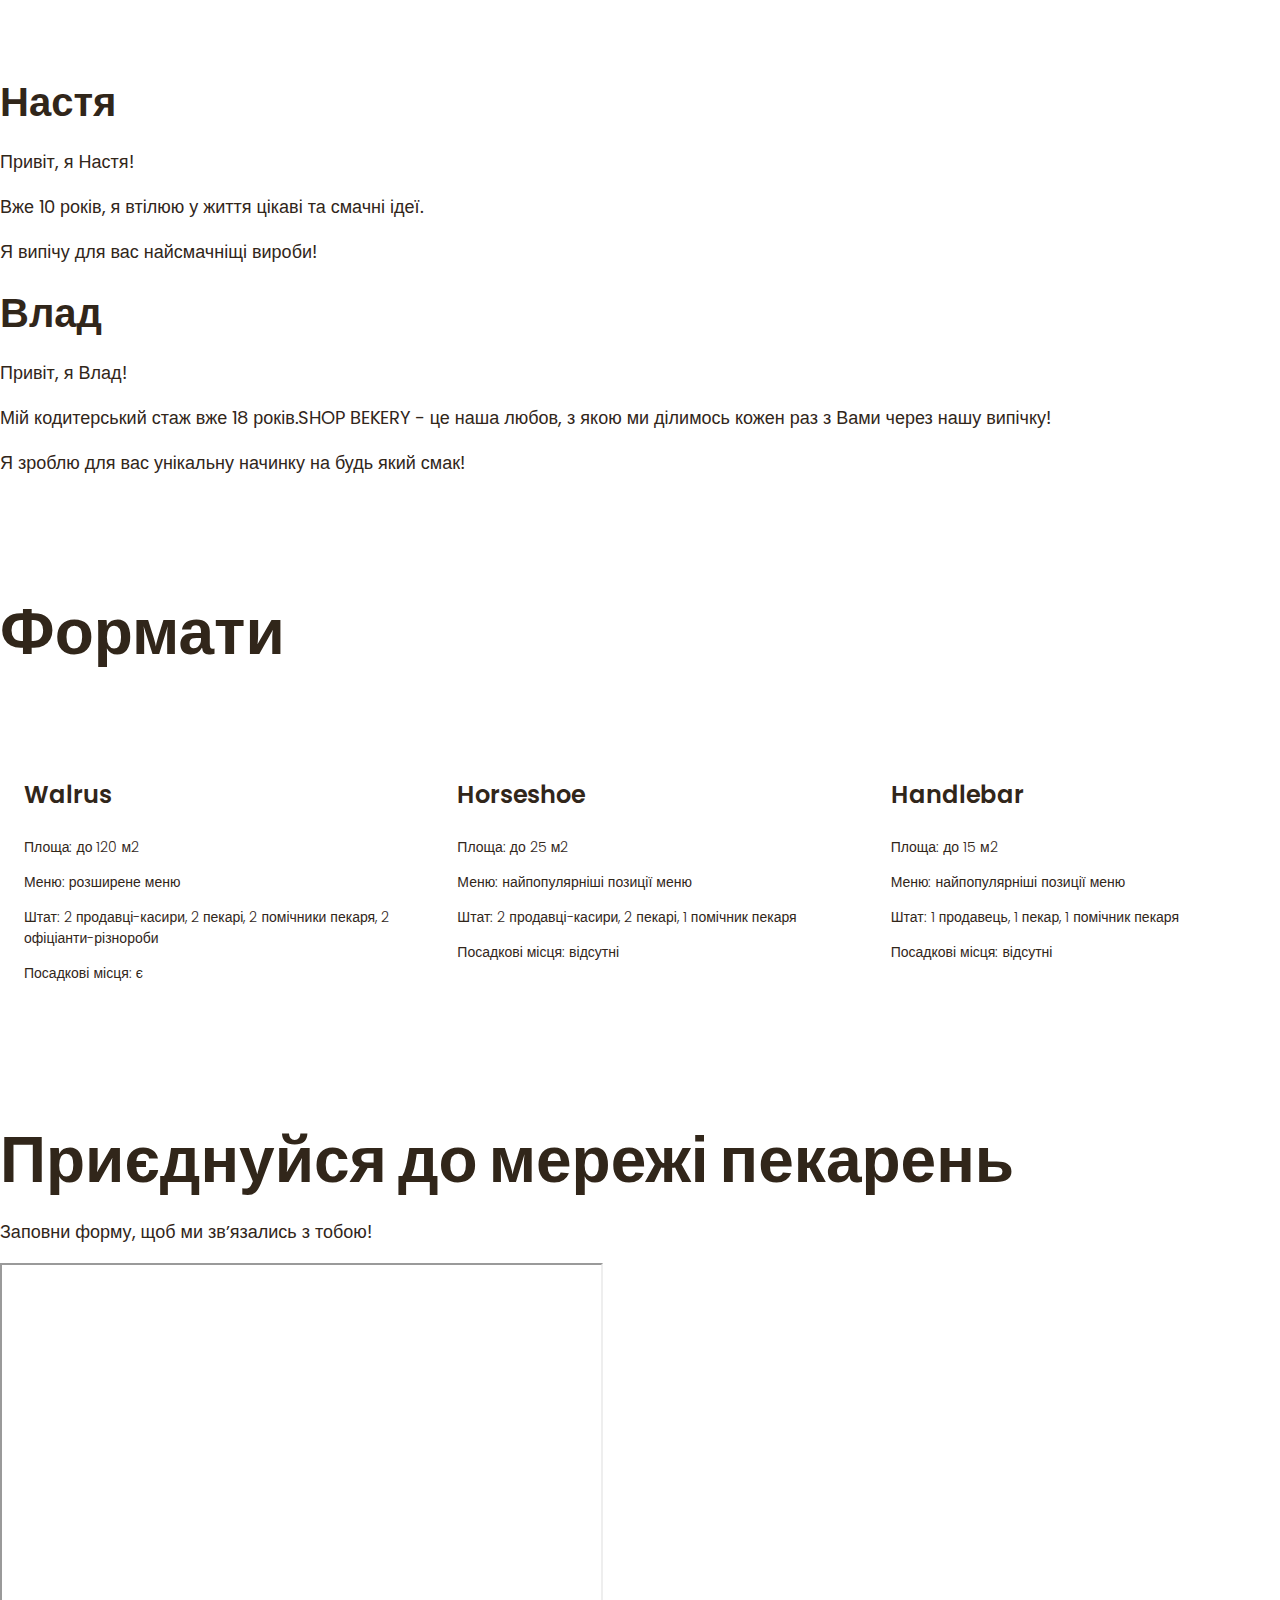
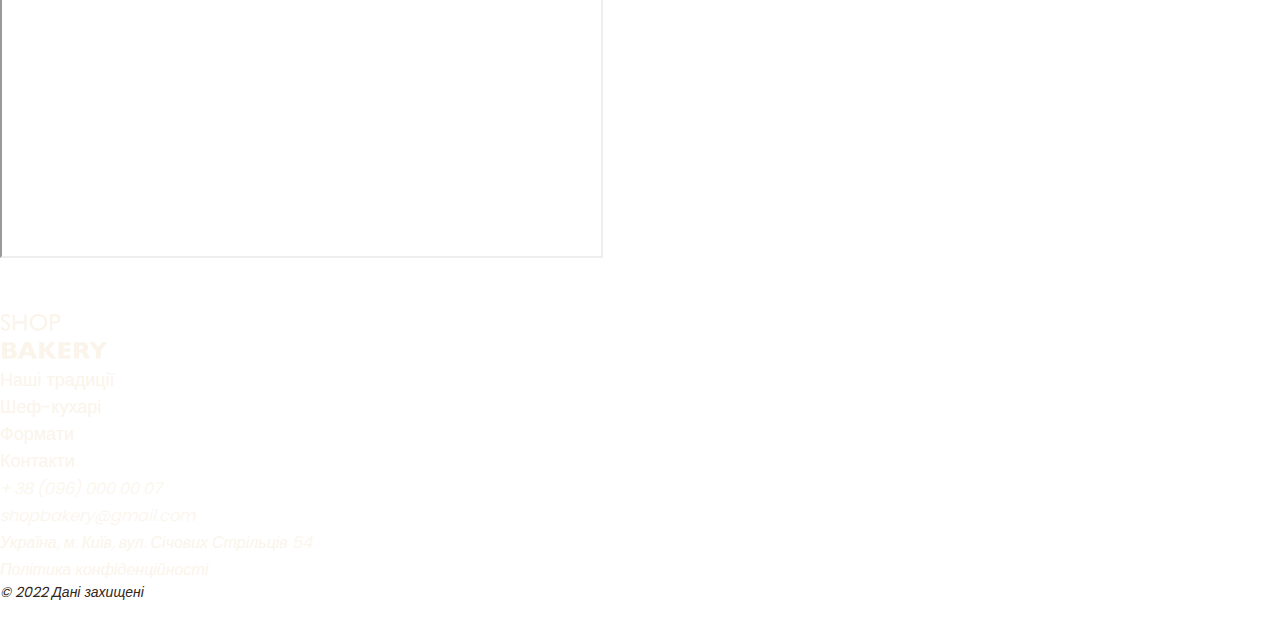
==== commit f0884e04: "Add files via upload" ====
--- a/index.html
+++ b/index.html
@@ -18,18 +18,22 @@
   <body>
     <header>
       <div class="container">
-        <nav>
-          <a href="./index.html">
-            <img src="./images/logo.svg" alt="Логотип сучасної пекарні" />
-          </a>
-          <ul>
-            <li><a class="link" href="#tradition-section">Наші традиції</a></li>
-            <li><a class="link" href="#chefs-section">Шеф-кухарі</a></li>
-            <li><a class="link" href="#formats-section">Формати</a></li>
-            <li><a class="link" href="#contact-section">Контакти</a></li>
-          </ul>
-        </nav>
-        <button class="button">Замовити дзвінок</button>
+        <div class="header_container">
+          <nav class="header-nav">
+            <a href="./index.html">
+              <img src="./images/logo.svg" alt="Логотип сучасної пекарні" />
+            </a>
+            <ul class="header-menu">
+              <li>
+                <a class="link" href="#tradition-section">Наші традиції</a>
+              </li>
+              <li><a class="link" href="#chefs-section">Шеф-кухарі</a></li>
+              <li><a class="link" href="#formats-section">Формати</a></li>
+              <li><a class="link" href="#contact-section">Контакти</a></li>
+            </ul>
+          </nav>
+          <button class="button">Замовити дзвінок</button>
+        </div>
       </div>
     </header>
     <main>
@@ -40,7 +44,7 @@
           </h1>
         </div>
       </section>
-      <section>
+      <section class="advantages-section">
         <div class="container">
           <h2 class="visually-hidden">Наші переваги</h2>
           <ul class="advantages-list">
@@ -52,21 +56,27 @@
       </section>
       <section class="tradition-section section" id="tradition-section">
         <div class="container">
-          <h2 class="tradition-title section-title">Новий формат традицій</h2>
-          <p class="traditions-text">
-            <span class="brand uppercase">shop bakery</span> — це пекарня, яка
-            взяла все найкраще, і зберегла смак традиційної випічки та
-            натуральність інгредієнтів.
-          </p>
-          <p class="traditions-text">
-            Ми працюємо як найвідоміші мережі—
-            <span class="brand">5 хвилин і замовлення готове</span>. А ще у
-            наших пекарень стильний дизайн та висока якість обслуговування!
-          </p>
-          <img
-            src="./images/baker-man.jpg"
-            alt="Чоловік пекар дивиться на батони із посмішкою"
-          />
+          <div class="traditions_container">
+            <div class="traditions-content">
+              <h2 class="tradition-title section-title">
+                Новий формат традицій
+              </h2>
+              <p class="traditions-text">
+                <span class="brand uppercase">shop bakery</span> — це пекарня,
+                яка взяла все найкраще, і зберегла смак традиційної випічки та
+                натуральність інгредієнтів.
+              </p>
+              <p class="traditions-text limited">
+                Ми працюємо як найвідоміші мережі—
+                <span class="brand">5 хвилин і замовлення готове</span>. А ще у
+                наших пекарень стильний дизайн та висока якість обслуговування!
+              </p>
+            </div>
+            <img
+              src="./images/baker-man.jpg"
+              alt="Чоловік пекар дивиться на батони із посмішкою"
+            />
+          </div>
         </div>
       </section>
       <section class="section" id="chefs-section">
@@ -100,9 +110,9 @@
       <section class="section" id="formats-section">
         <div class="container">
           <h2 class="formats-title section-title">Формати</h2>
-          <ul>
-            <li>
-              <article>
+          <ul class="formats-list">
+            <li class="formats-item">
+              <article class="format-card">
                 <h3 class="format-title" lang="en">Walrus</h3>
                 <div class="format-text">
                   <p>Площа: до 120 м2</p>
@@ -115,8 +125,8 @@
                 </div>
               </article>
             </li>
-            <li>
-              <article>
+            <li class="formats-item">
+              <article class="format-card">
                 <h3 class="format-title" lang="en">Horseshoe</h3>
                 <div class="format-text">
                   <p>Площа: до 25 м2</p>
@@ -126,8 +136,8 @@
                 </div>
               </article>
             </li>
-            <li>
-              <article>
+            <li class="formats-item">
+              <article class="format-card">
                 <h3 class="format-title" lang="en">Handlebar</h3>
                 <div class="format-text">
                   <p>Площа: до 15 м2</p>
--- a/css/styles.css
+++ b/css/styles.css
@@ -64,6 +64,8 @@
 }
 
 ul {
+  margin: 0;
+  padding: 0;
   list-style-type: none;
 }
 
@@ -112,7 +114,26 @@
 .link:hover {
   color: var(--color-brand-light);
   text-decoration: none;
-  font-weight: 600;
+}
+
+/* Header */
+.header_container {
+  display: flex;
+  align-items: center;
+  gap: 40px;
+}
+
+.header-nav {
+  flex-grow: 1;
+  display: flex;
+  align-items: center;
+}
+
+.header-menu {
+  display: flex;
+  gap: 64px;
+  flex-grow: 1;
+  justify-content: center;
 }
 
 /* Hero-section */
@@ -133,12 +154,19 @@
 }
 
 /* advantages-section */
+.advantages-section {
+  padding: 16px 0;
+  background-color: var(--color-brand-light);
+}
+
 .advantages-list {
-  color: var(--color-primari-light);
-  background-color: var(--color-brand-light);
+  display: flex;
+  justify-content: space-between;
+  gap: 40px;
 }
 
 .advatades-item {
+  color: var(--color-primari-light);
   font-weight: 300;
   font-size: 20px;
 }
@@ -158,6 +186,16 @@
   padding-top: 96px;
 }
 
+.traditions_container {
+  display: flex;
+  justify-content: space-between;
+  gap: 40px;
+}
+
+.traditions-content {
+  max-width: 710px;
+}
+
 .tradition-title {
   margin-bottom: 42px;
 }
@@ -169,6 +207,10 @@
 
 .traditions-text .uppercase {
   text-transform: uppercase;
+}
+
+.traditions-text.limited {
+  max-width: 325px;
 }
 
 /* Chefs section */
@@ -183,6 +225,20 @@
 
 /* Formats section */
 
+.formats-list {
+  display: flex;
+  gap: 20px;
+}
+
+.format-card {
+  padding: 24px;
+  border-radius: 16px;
+}
+
+.formats-item {
+  flex-basis: calc((100% - 40px) / 3);
+}
+
 .formats-title {
   margin-bottom: 80px;
 }
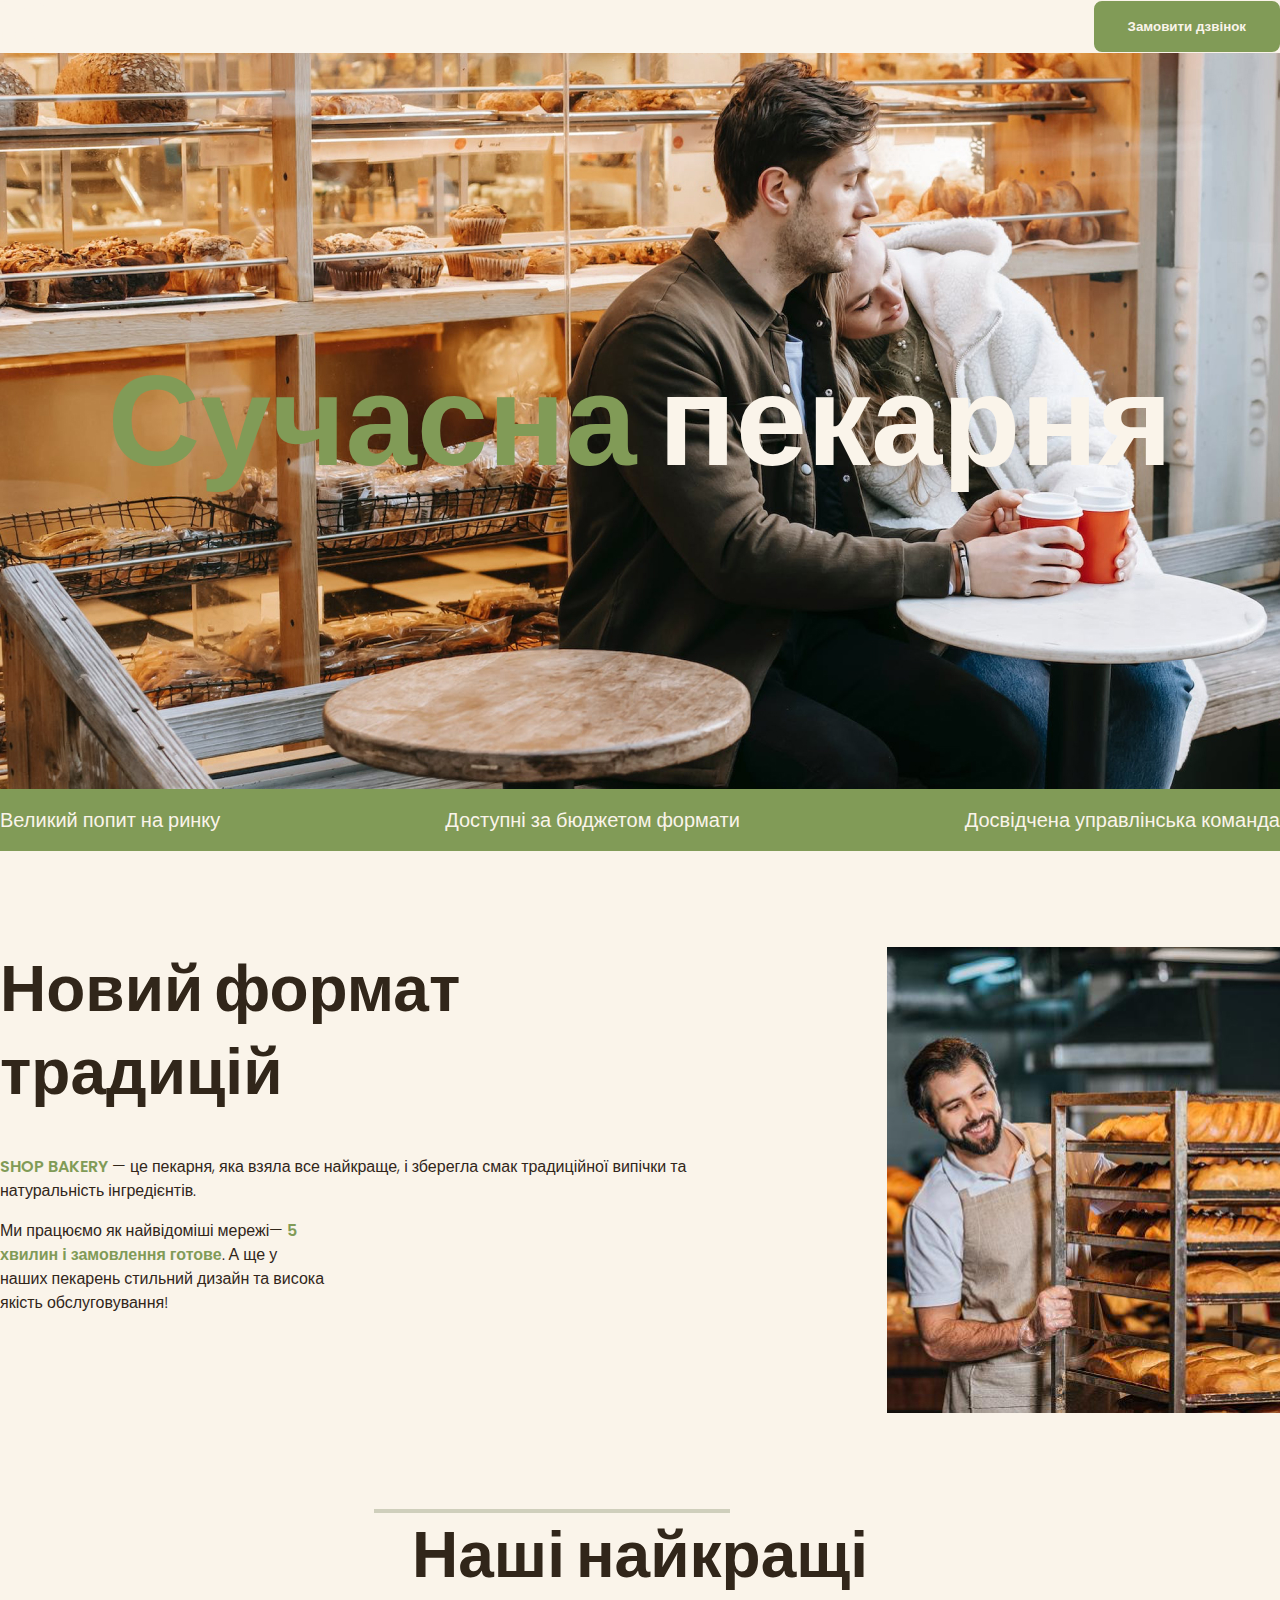
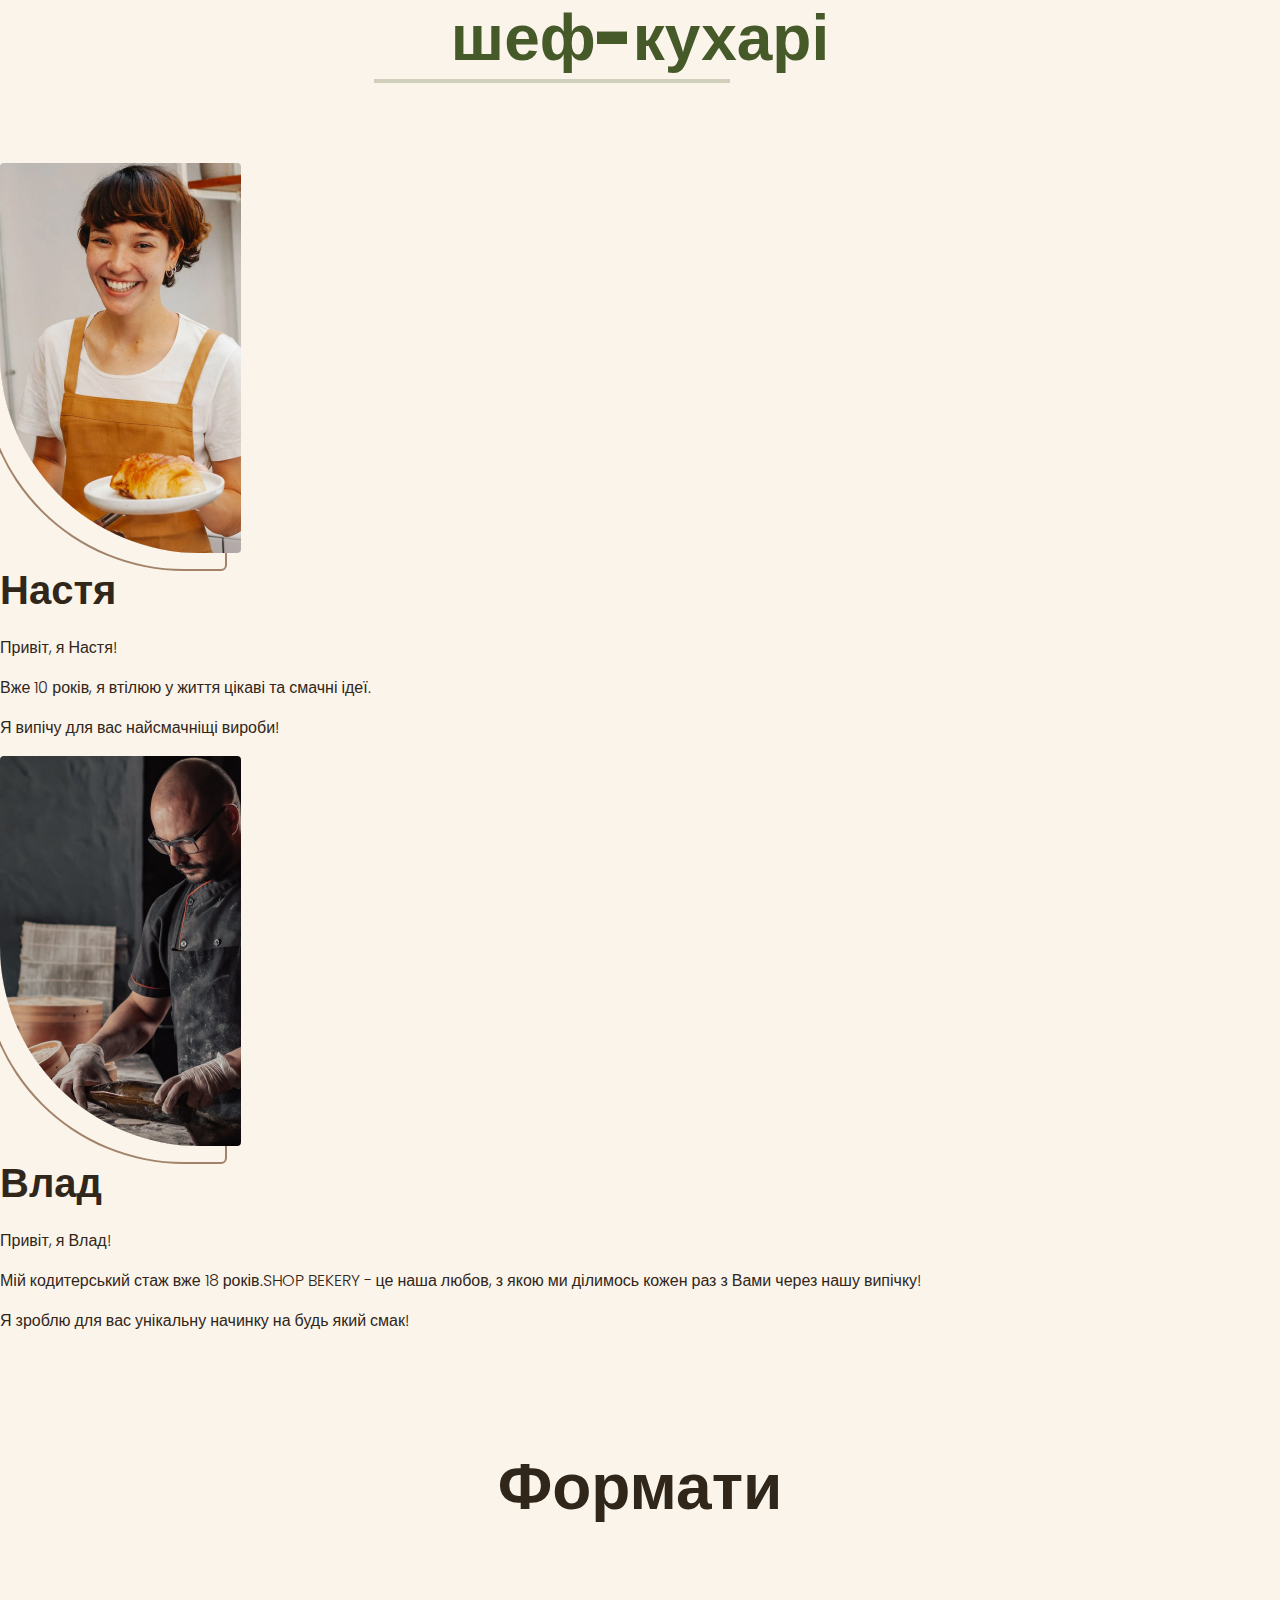
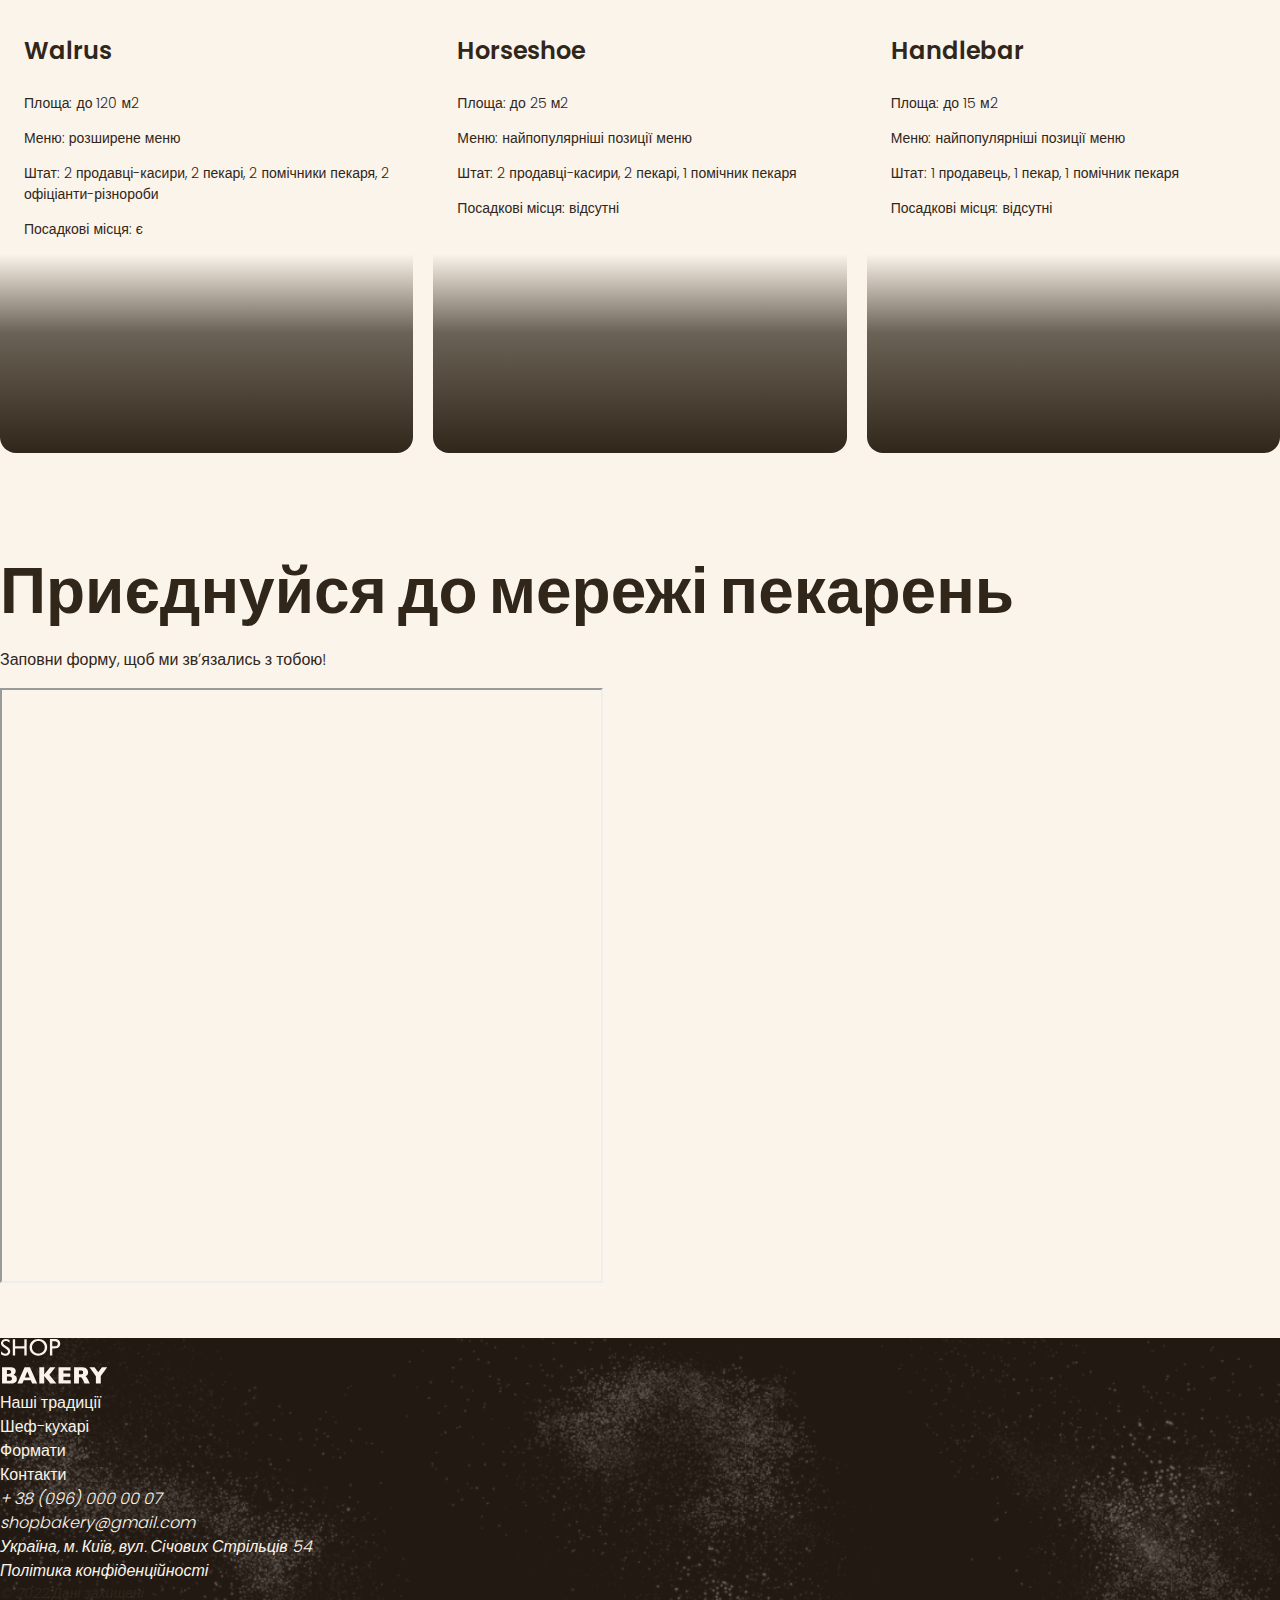
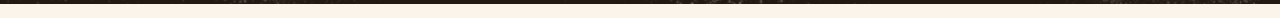
==== commit 9a36a950: "Add files via upload" ====
--- a/index.html
+++ b/index.html
@@ -81,12 +81,17 @@
       </section>
       <section class="section" id="chefs-section">
         <div class="container">
-          <h2 class="chefs-title section-title">
+          <h2 class="chefs-title section-title centered">
             Наші найкращі <span class="accent">шеф-кухарі</span>
           </h2>
           <ul>
             <li>
               <article>
+                <img
+                  class="chef-photo"
+                  src="./images/nastya-chef.jpg"
+                  alt="Nastya chef"
+                />
                 <h3 class="chef-title">Настя</h3>
                 <p>Привіт, я Настя!</p>
                 <p>Вже 10 років, я втілюю у життя цікаві та смачні ідеї.</p>
@@ -95,6 +100,11 @@
             </li>
             <li>
               <article>
+                <img
+                  class="chef-photo"
+                  src="./images/vlad-chef.jpg"
+                  alt="Vlad chef"
+                />
                 <h3 class="chef-title">Влад</h3>
                 <p>Привіт, я Влад!</p>
                 <p>
@@ -109,7 +119,7 @@
       </section>
       <section class="section" id="formats-section">
         <div class="container">
-          <h2 class="formats-title section-title">Формати</h2>
+          <h2 class="formats-title section-title centered">Формати</h2>
           <ul class="formats-list">
             <li class="formats-item">
               <article class="format-card">
@@ -167,7 +177,7 @@
         </div>
       </section>
     </main>
-    <footer>
+    <footer class="footer">
       <div class="container">
         <nav>
           <a href="#">
--- a/css/styles.css
+++ b/css/styles.css
@@ -31,10 +31,12 @@
 }
 
 :root {
-  --color-brand-light: #819b57;
+  --color-brand-normal: #819b57;
+  --color-brand-light: #cfcfbc;
   --color-brand-dark: #465929;
   --color-primari-dark: #31261a;
   --color-primari-light: #faf4ea;
+  --color-secondary-dark: #a28268;
 }
 /* Base */
 * {
@@ -42,9 +44,10 @@
 }
 body {
   color: var(--color-primari-dark);
-  font-family: Poppins, sans-serif;
-  font-size: 18px;
-  font-weight: 400;
+  background-color: var(--color-primari-light);
+  font-family: 'Poppins', sans-serif;
+  font-size: 16px;
+  font-weight: 300;
   line-height: 1.5;
   margin: 0;
 }
@@ -92,8 +95,8 @@
 .button {
   padding: 16px 32px;
   color: var(--color-primari-light);
-  background-color: var(--color-brand-light);
-  border: 2px solid var(--color-brand-light);
+  background-color: var(--color-brand-normal);
+  border: 2px solid var(--color-brand-normal);
   border-radius: 8px;
   cursor: pointer;
   font-weight: 600;
@@ -112,7 +115,7 @@
 }
 
 .link:hover {
-  color: var(--color-brand-light);
+  color: var(--color-brand-normal);
   text-decoration: none;
 }
 
@@ -139,8 +142,11 @@
 /* Hero-section */
 .hero-section {
   padding: 272px 0;
-}
-
+  background-image: url(../images/hero-section-background.jpg);
+  background-repeat: no-repeat;
+  background-position: center top;
+  background-size: cover;
+}
 .hero-title {
   margin-bottom: 0;
   color: var(--color-primari-light);
@@ -150,13 +156,13 @@
 }
 
 .hero-title .accent {
-  color: var(--color-brand-light);
+  color: var(--color-brand-normal);
 }
 
 /* advantages-section */
 .advantages-section {
   padding: 16px 0;
-  background-color: var(--color-brand-light);
+  background-color: var(--color-brand-normal);
 }
 
 .advantages-list {
@@ -177,6 +183,10 @@
   line-height: 1.3;
 }
 
+.section-title.centered {
+  text-align: center;
+}
+
 .section-title .accent {
   color: var(--color-brand-dark);
 }
@@ -201,7 +211,7 @@
 }
 
 .traditions-text .brand {
-  color: var(--color-brand-light);
+  color: var(--color-brand-normal);
   font-weight: 600;
 }
 
@@ -215,8 +225,23 @@
 
 /* Chefs section */
 .chefs-title {
-  margin-bottom: 80px;
-}
+  margin: 0 auto 80px;
+  max-width: 532px;
+}
+.chefs-title::before,
+.chefs-title::after {
+  display: block;
+  width: 352px;
+  border: 2px solid var(--color-brand-light);
+  content: '';
+}
+
+.chef-photo {
+  border-radius: 4px 4px 4px 200px;
+  box-shadow: -16px 16px 0 0 var(--color-primari-light),
+    -16px 16px 0 2px var(--color-secondary-dark);
+}
+
 .chef-title {
   margin-bottom: 16px;
   font-weight: 600;
@@ -231,8 +256,15 @@
 }
 
 .format-card {
+  height: 444px;
   padding: 24px;
   border-radius: 16px;
+  background-image: linear-gradient(
+    180deg,
+    rgba(49, 38, 26, 0) 55.21%,
+    rgba(49, 38, 26, 0.71) 72.92%,
+    var(--color-primari-dark) 100%
+  );
 }
 
 .formats-item {
@@ -267,9 +299,17 @@
 }
 
 .adress-link:hover {
-  color: var(--color-brand-light);
+  color: var(--color-brand-normal);
 }
 
 .address-copyright {
   font-size: 14px;
 }
+
+.footer {
+  background-image: url(../images/footer-background.png);
+  background-color: var(--color-primari-dark);
+  background-repeat: no-repeat;
+  background-size: cover;
+  background-position: center;
+}
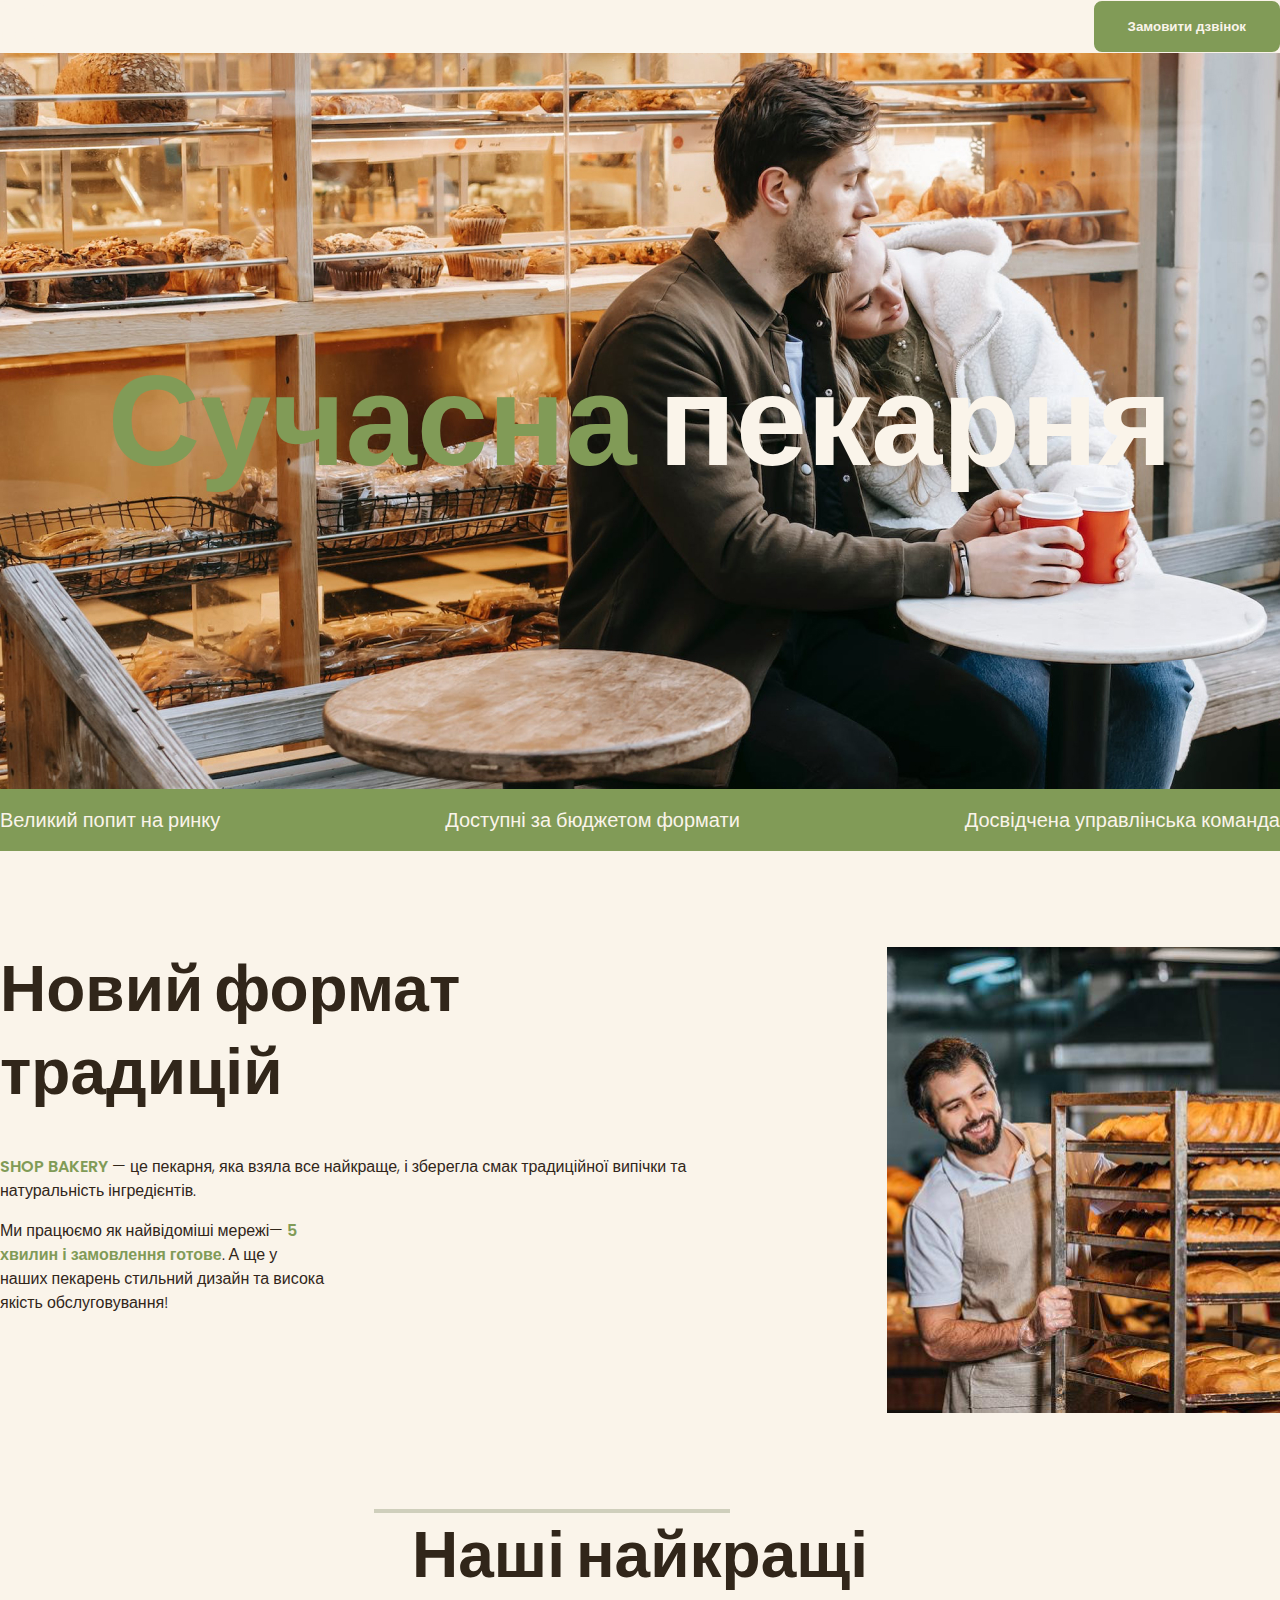
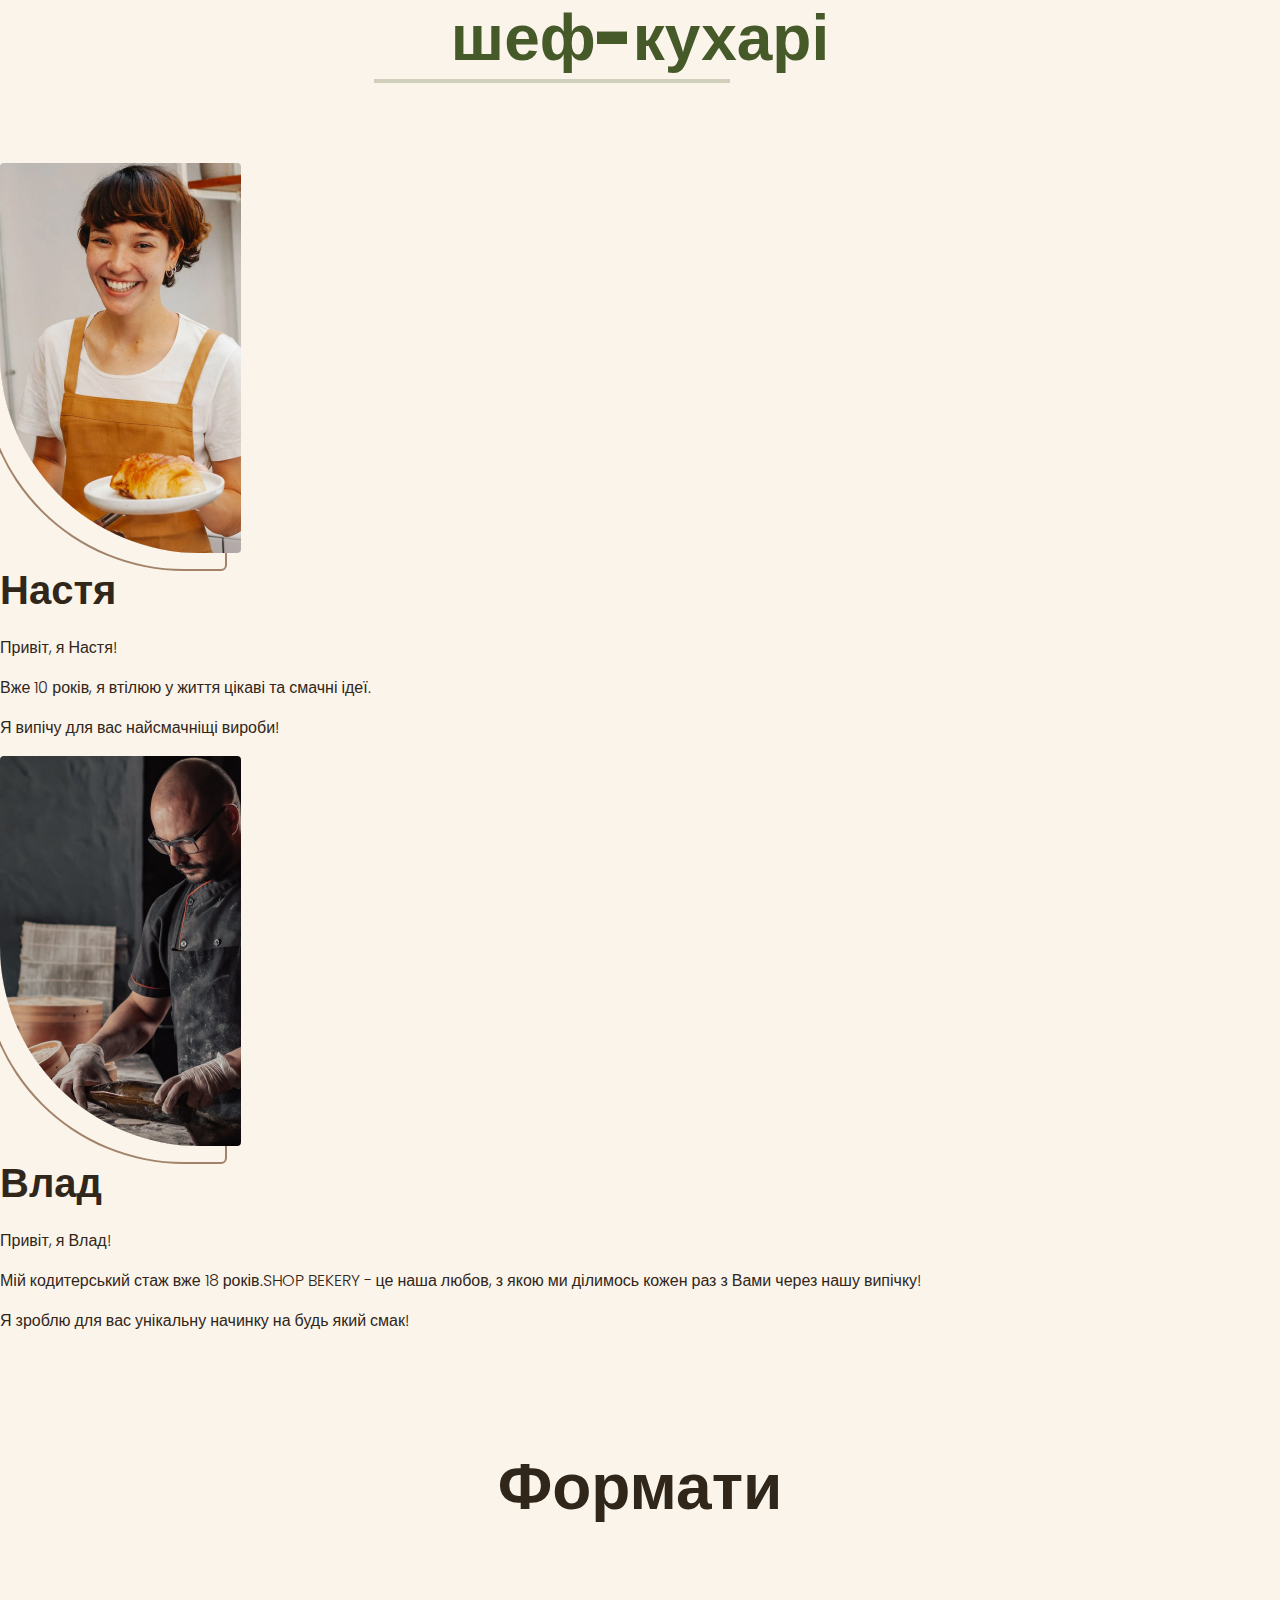
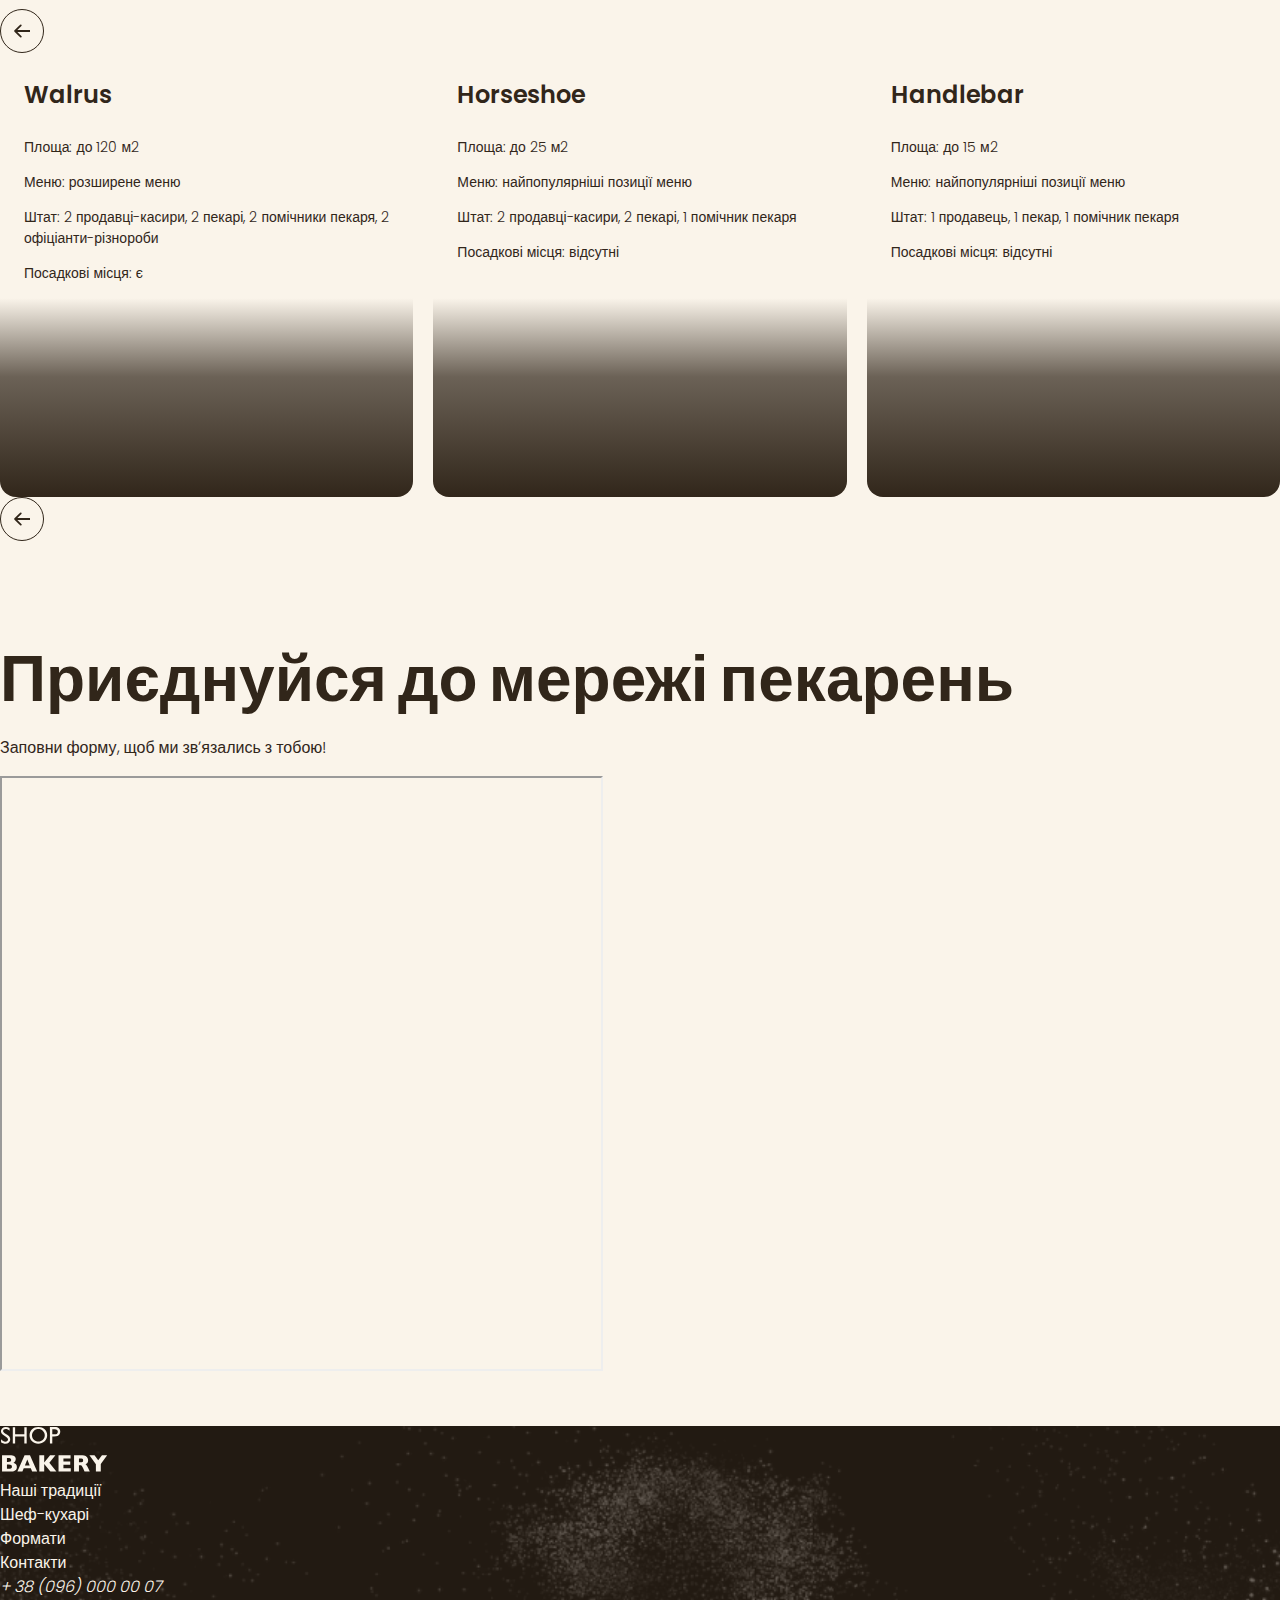
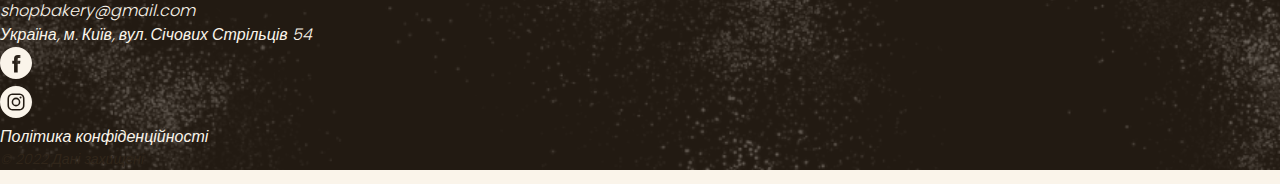
==== commit 45200b8a: "Add files via upload" ====
--- a/index.html
+++ b/index.html
@@ -120,6 +120,11 @@
       <section class="section" id="formats-section">
         <div class="container">
           <h2 class="formats-title section-title centered">Формати</h2>
+          <button class="carousel-botton" type="button">
+            <svg width="16" height="16">
+              <use href="./images/icons.svg#icon-Arrow-1"></use>
+            </svg>
+          </button>
           <ul class="formats-list">
             <li class="formats-item">
               <article class="format-card">
@@ -158,6 +163,11 @@
               </article>
             </li>
           </ul>
+          <button class="carousel-botton" type="button">
+            <svg width="16" height="16">
+              <use href="./images/icons.svg#icon-Arrow-1"></use>
+            </svg>
+          </button>
         </div>
       </section>
       <section class="section" id="contact-section">
@@ -211,10 +221,18 @@
               >
             </li>
             <li>
-              <a href="#"><!-- facebook icon --></a>
-            </li>
-            <li>
-              <a href="#"><!-- instagram icon --></a>
+              <a href="#">
+                <svg class="address-icon" width="32" height="32">
+                  <use href="./images/icons.svg#icon-facebook"></use>
+                </svg>
+              </a>
+            </li>
+            <li>
+              <a href="#">
+                <svg class="address-icon" width="32" height="32">
+                  <use href="./images/icons.svg#icon-instagram"></use>
+                </svg>
+              </a>
             </li>
           </ul>
           <a class="adress-link" href="#" target="_blank"
--- a/css/styles.css
+++ b/css/styles.css
@@ -285,6 +285,26 @@
   font-size: 14px;
 }
 
+/* Carousel */
+
+.carousel-botton {
+  display: flex;
+  align-items: center;
+  justify-content: center;
+  width: 44px;
+  height: 44px;
+  border-radius: 50%;
+  fill: var(--color-primari-dark);
+  background-color: transparent;
+  border: 1px solid var(--color-primari-dark);
+  cursor: pointer;
+}
+
+.carousel-botton:hover {
+  background-color: var(--color-primari-dark);
+  fill: var(--color-primari-light);
+}
+
 /* Contact section */
 .contact-title {
   margin-bottom: 16px;
@@ -300,6 +320,14 @@
 
 .adress-link:hover {
   color: var(--color-brand-normal);
+}
+
+.address-icon {
+  fill: var(--color-primari-light);
+}
+
+.address-icon:hover {
+  fill: var(--color-brand-normal);
 }
 
 .address-copyright {
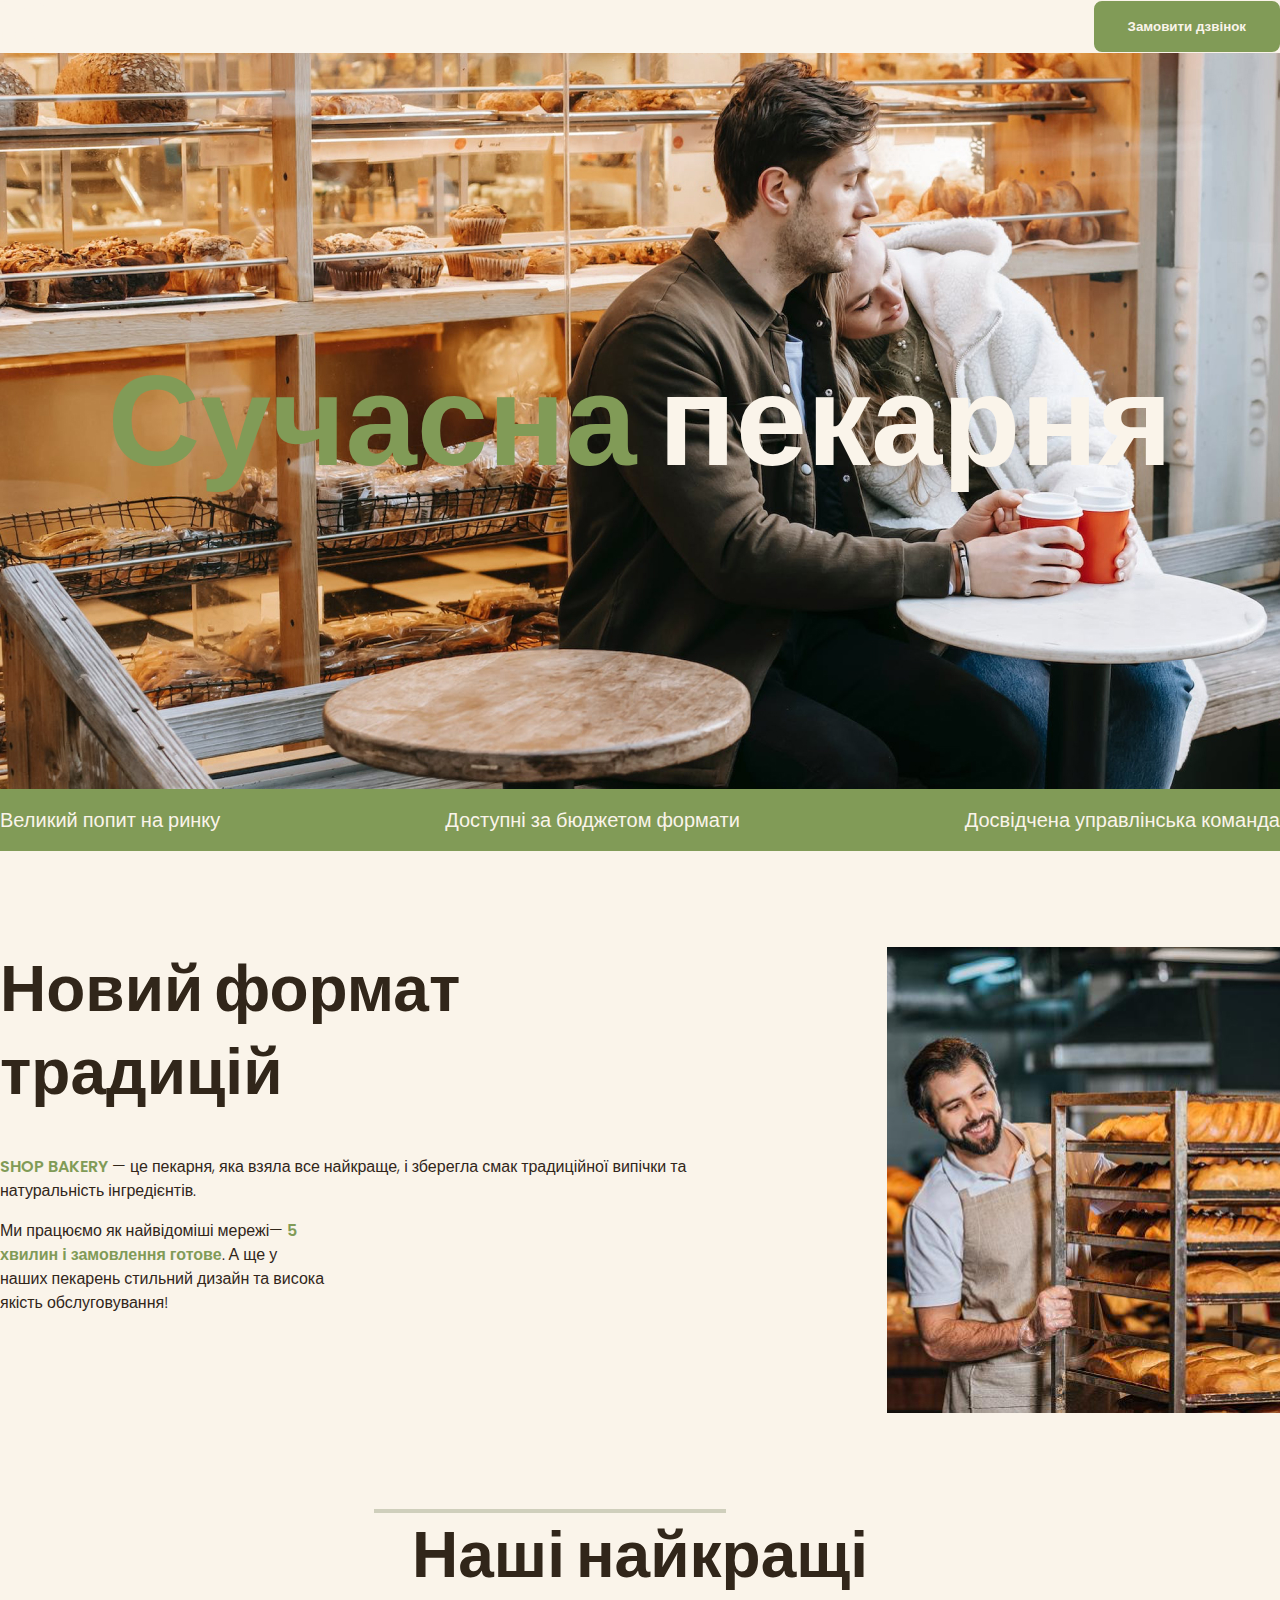
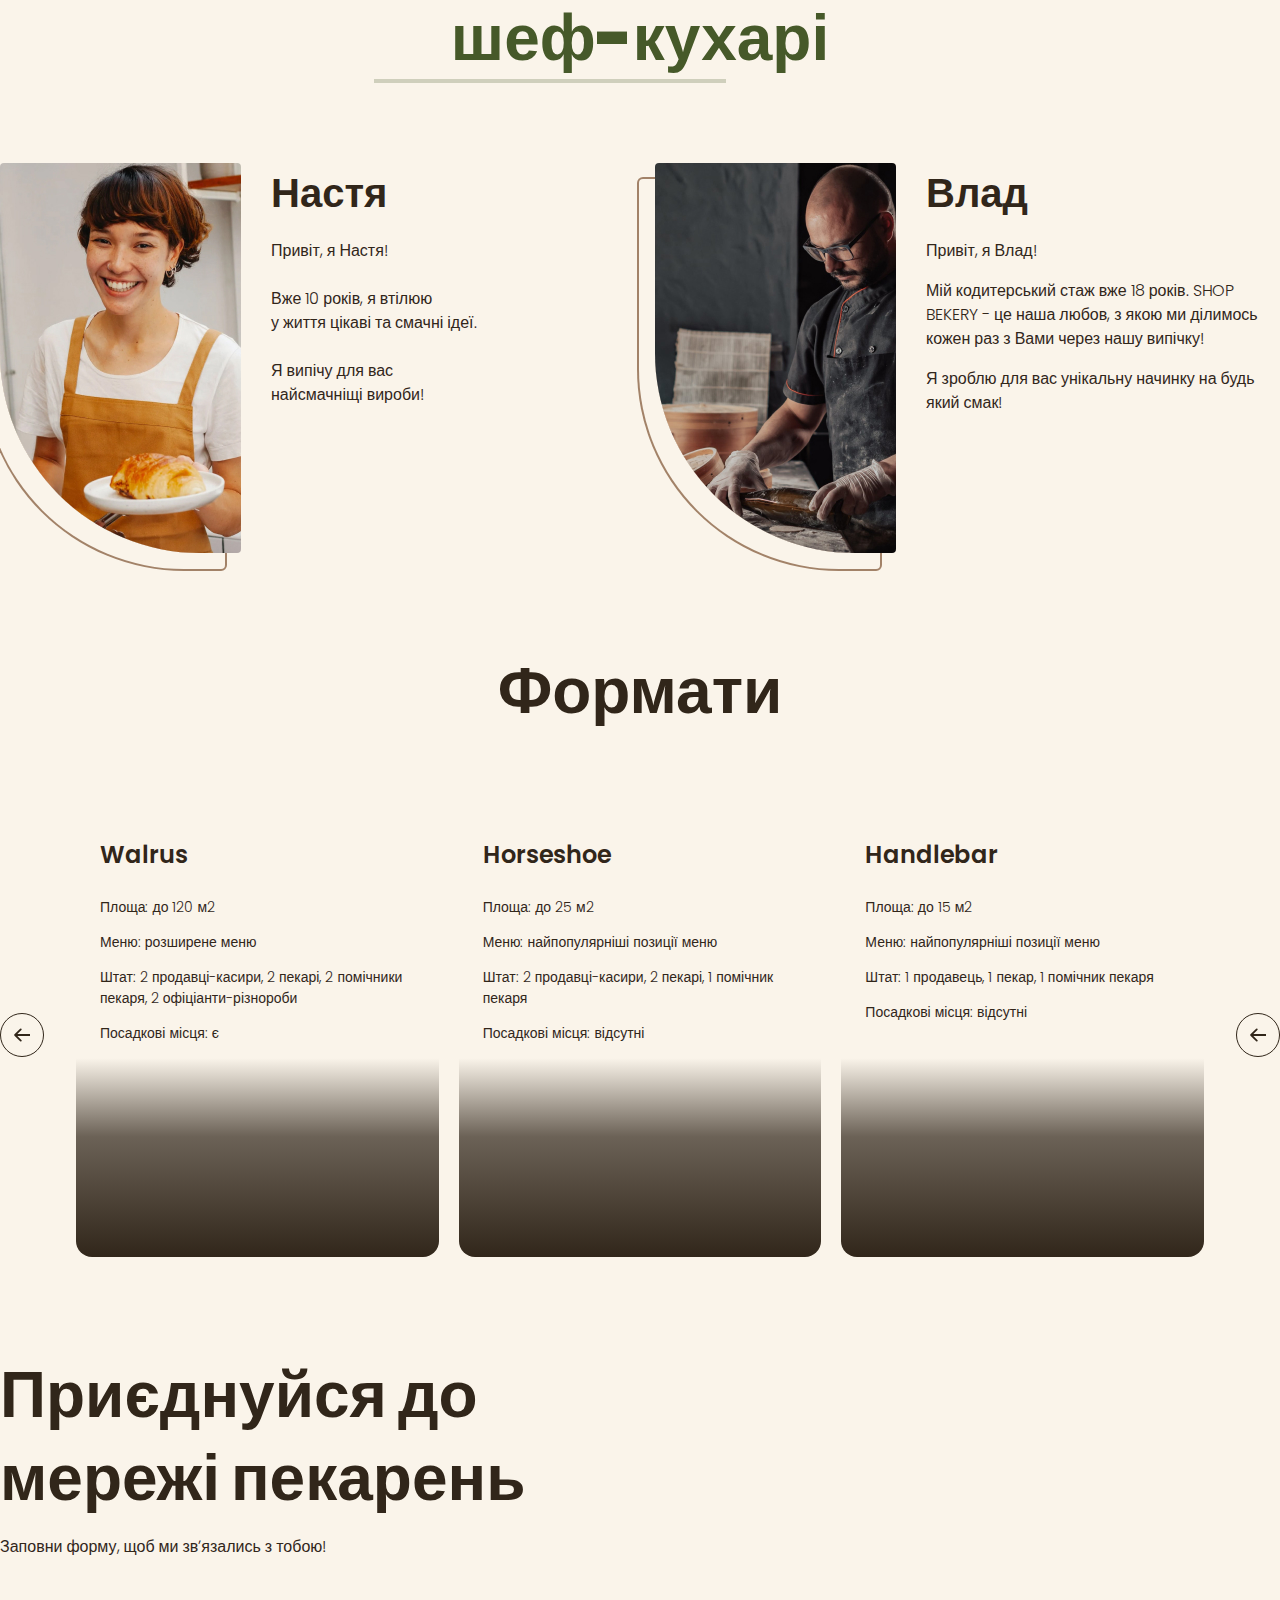
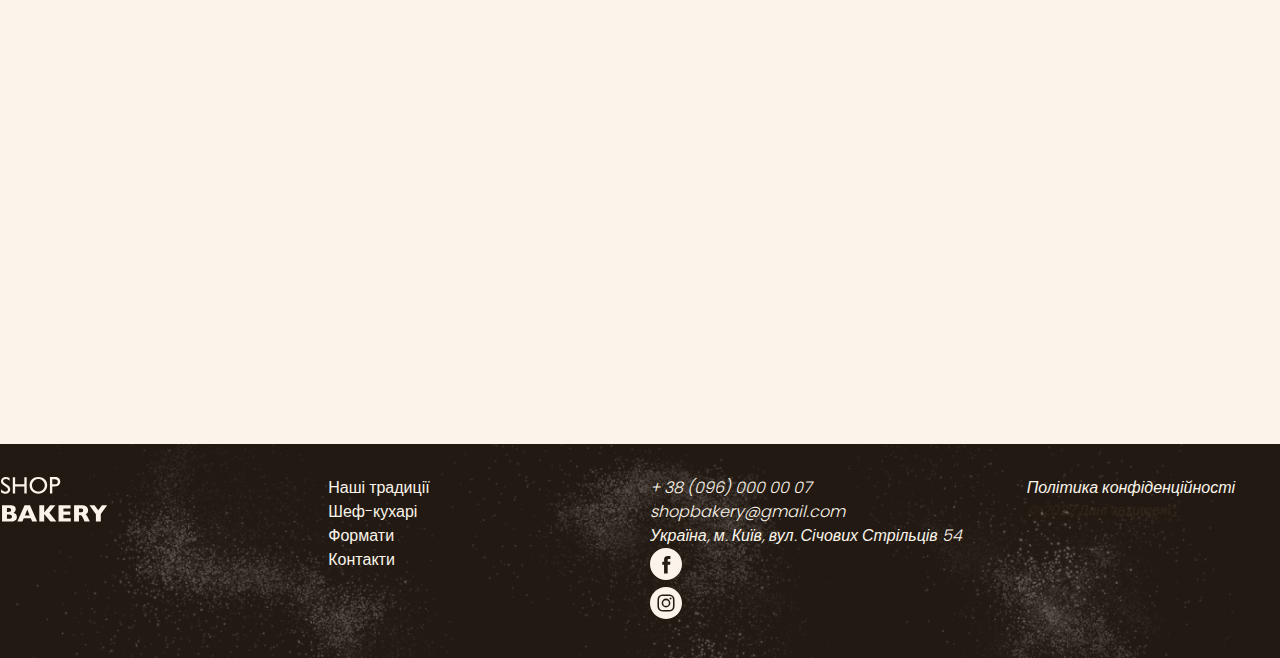
==== commit e4848f4b: "Add files via upload" ====
--- a/index.html
+++ b/index.html
@@ -84,162 +84,193 @@
           <h2 class="chefs-title section-title centered">
             Наші найкращі <span class="accent">шеф-кухарі</span>
           </h2>
-          <ul>
-            <li>
-              <article>
+          <ul class="chefs-list">
+            <li class="chefs-item">
+              <article class="chefs-card">
                 <img
                   class="chef-photo"
                   src="./images/nastya-chef.jpg"
                   alt="Nastya chef"
                 />
-                <h3 class="chef-title">Настя</h3>
-                <p>Привіт, я Настя!</p>
-                <p>Вже 10 років, я втілюю у життя цікаві та смачні ідеї.</p>
-                <p>Я випічу для вас найсмачніщі вироби!</p>
+                <div>
+                  <h3 class="chef-title">Настя</h3>
+                  <div class="chef-text">
+                    <p>Привіт, я Настя!</p>
+                    <p>
+                      Вже 10 років, я втілюю <br />
+                      у життя цікаві та смачні ідеї.
+                    </p>
+                    <p>
+                      Я випічу для вас <br />
+                      найсмачніщі вироби!
+                    </p>
+                  </div>
+                </div>
               </article>
             </li>
-            <li>
-              <article>
+            <li class="chefs-item">
+              <article class="chefs-card">
                 <img
                   class="chef-photo"
                   src="./images/vlad-chef.jpg"
                   alt="Vlad chef"
                 />
-                <h3 class="chef-title">Влад</h3>
-                <p>Привіт, я Влад!</p>
-                <p>
-                  Мій кодитерський стаж вже 18 років.SHOP BEKERY - це наша
-                  любов, з якою ми ділимось кожен раз з Вами через нашу випічку!
-                </p>
-                <p>Я зроблю для вас унікальну начинку на будь який смак!</p>
-              </article>
-            </li>
-          </ul>
-        </div>
-      </section>
-      <section class="section" id="formats-section">
-        <div class="container">
-          <h2 class="formats-title section-title centered">Формати</h2>
-          <button class="carousel-botton" type="button">
-            <svg width="16" height="16">
-              <use href="./images/icons.svg#icon-Arrow-1"></use>
-            </svg>
-          </button>
-          <ul class="formats-list">
-            <li class="formats-item">
-              <article class="format-card">
-                <h3 class="format-title" lang="en">Walrus</h3>
-                <div class="format-text">
-                  <p>Площа: до 120 м2</p>
-                  <p>Меню: розширене меню</p>
-                  <p>
-                    Штат: 2 продавці-касири, 2 пекарі, 2 помічники пекаря, 2
-                    офіціанти-різнороби
+                <div>
+                  <h3 class="chef-title">Влад</h3>
+                  <p class="chef-text">Привіт, я Влад!</p>
+                  <p class="chef-text">
+                    Мій кодитерський стаж вже 18 років. SHOP BEKERY - це наша
+                    любов, з якою ми ділимось кожен раз з Вами через нашу
+                    випічку!
                   </p>
-                  <p>Посадкові місця: є</p>
-                </div>
-              </article>
-            </li>
-            <li class="formats-item">
-              <article class="format-card">
-                <h3 class="format-title" lang="en">Horseshoe</h3>
-                <div class="format-text">
-                  <p>Площа: до 25 м2</p>
-                  <p>Меню: найпопулярніші позиції меню</p>
-                  <p>Штат: 2 продавці-касири, 2 пекарі, 1 помічник пекаря</p>
-                  <p>Посадкові місця: відсутні</p>
-                </div>
-              </article>
-            </li>
-            <li class="formats-item">
-              <article class="format-card">
-                <h3 class="format-title" lang="en">Handlebar</h3>
-                <div class="format-text">
-                  <p>Площа: до 15 м2</p>
-                  <p>Меню: найпопулярніші позиції меню</p>
-                  <p>Штат: 1 продавець, 1 пекар, 1 помічник пекаря</p>
-                  <p>Посадкові місця: відсутні</p>
+                  <p class="chef-text">
+                    Я зроблю для вас унікальну начинку на будь який смак!
+                  </p>
                 </div>
               </article>
             </li>
           </ul>
-          <button class="carousel-botton" type="button">
-            <svg width="16" height="16">
-              <use href="./images/icons.svg#icon-Arrow-1"></use>
-            </svg>
-          </button>
-        </div>
-      </section>
-      <section class="section" id="contact-section">
-        <div class="container">
-          <h2 class="contact-title section-title">
-            Приєднуйся до мережі пекарень
-          </h2>
-          <p>Заповни форму, щоб ми звʼязались з тобою!</p>
-          <iframe
-            src="https://www.google.com/maps/embed?pb=!1m18!1m12!1m3!1d2540.1638712576864!2d30.48865857692211!3d50.456673086915366!2m3!1f0!2f0!3f0!3m2!1i1024!2i768!4f13.1!3m3!1m2!1s0x40d4ce637bfe1717%3A0x5370c2254ad1b952!2z0YPQuy4g0KHQtdGH0LXQstGL0YUg0KHRgtGA0LXQu9GM0YbQvtCyLCA1NCwg0JrQuNC10LIsIDAyMDAw!5e0!3m2!1sru!2sua!4v1684782759216!5m2!1sru!2sua"
-            width="603"
-            height="595"
-            allowfullscreen=""
-            loading="lazy"
-            referrerpolicy="no-referrer-when-downgrade"
-          ></iframe>
+        </div>
+      </section>
+      <section class="section" id="formats-section">
+        <div class="container">
+          <h2 class="formats-title section-title centered">Формати</h2>
+          <div class="formats-container">
+            <button class="carousel-botton" type="button">
+              <svg width="16" height="16">
+                <use href="./images/icons.svg#icon-Arrow-1"></use>
+              </svg>
+            </button>
+            <ul class="formats-list">
+              <li class="formats-item">
+                <article class="format-card">
+                  <h3 class="format-title" lang="en">Walrus</h3>
+                  <div class="format-text">
+                    <p>Площа: до 120 м2</p>
+                    <p>Меню: розширене меню</p>
+                    <p>
+                      Штат: 2 продавці-касири, 2 пекарі, 2 помічники пекаря, 2
+                      офіціанти-різнороби
+                    </p>
+                    <p>Посадкові місця: є</p>
+                  </div>
+                </article>
+              </li>
+              <li class="formats-item">
+                <article class="format-card">
+                  <h3 class="format-title" lang="en">Horseshoe</h3>
+                  <div class="format-text">
+                    <p>Площа: до 25 м2</p>
+                    <p>Меню: найпопулярніші позиції меню</p>
+                    <p>Штат: 2 продавці-касири, 2 пекарі, 1 помічник пекаря</p>
+                    <p>Посадкові місця: відсутні</p>
+                  </div>
+                </article>
+              </li>
+              <li class="formats-item">
+                <article class="format-card">
+                  <h3 class="format-title" lang="en">Handlebar</h3>
+                  <div class="format-text">
+                    <p>Площа: до 15 м2</p>
+                    <p>Меню: найпопулярніші позиції меню</p>
+                    <p>Штат: 1 продавець, 1 пекар, 1 помічник пекаря</p>
+                    <p>Посадкові місця: відсутні</p>
+                  </div>
+                </article>
+              </li>
+            </ul>
+            <button class="carousel-botton" type="button">
+              <svg width="16" height="16">
+                <use href="./images/icons.svg#icon-Arrow-1"></use>
+              </svg>
+            </button>
+          </div>
+        </div>
+      </section>
+      <section class="contact-section section" id="contact-section">
+        <div class="container">
+          <div class="cotact-container">
+            <div class="contact-form">
+              <h2 class="contact-title section-title">
+                Приєднуйся до мережі пекарень
+              </h2>
+              <p>Заповни форму, щоб ми звʼязались з тобою!</p>
+              <!-- Form -->
+            </div>
+            <iframe
+              class="contact-map"
+              src="https://www.google.com/maps/embed?pb=!1m18!1m12!1m3!1d2540.1638712576864!2d30.48865857692211!3d50.456673086915366!2m3!1f0!2f0!3f0!3m2!1i1024!2i768!4f13.1!3m3!1m2!1s0x40d4ce637bfe1717%3A0x5370c2254ad1b952!2z0YPQuy4g0KHQtdGH0LXQstGL0YUg0KHRgtGA0LXQu9GM0YbQvtCyLCA1NCwg0JrQuNC10LIsIDAyMDAw!5e0!3m2!1sru!2sua!4v1684782759216!5m2!1sru!2sua"
+              width="603"
+              height="595"
+              allowfullscreen=""
+              loading="lazy"
+              referrerpolicy="no-referrer-when-downgrade"
+            ></iframe>
+          </div>
         </div>
       </section>
     </main>
     <footer class="footer">
       <div class="container">
-        <nav>
-          <a href="#">
-            <img src="./images/logo.svg" alt="Логотип сучасної пекарні"
-          /></a>
-          <ul>
-            <li><a class="link" href="#tradition-section">Наші традиції</a></li>
-            <li><a class="link" href="#chefs-section">Шеф-кухарі</a></li>
-            <li><a class="link" href="#formats-section">Формати</a></li>
-            <li><a class="link" href="#contact-section">Контакти</a></li>
-          </ul>
-        </nav>
-        <address>
-          <ul>
-            <li>
-              <a class="adress-link" href="tel:+380960000007"
-                >+ 38 (096) 000 00 07</a
+        <div class="footer-container">
+          <nav class="footer-nav">
+            <div class="footer-logo">
+              <a href="#">
+                <img src="./images/logo.svg" alt="Логотип сучасної пекарні"
+              /></a>
+            </div>
+            <ul class="footer-menu">
+              <li>
+                <a class="link" href="#tradition-section">Наші традиції</a>
+              </li>
+              <li><a class="link" href="#chefs-section">Шеф-кухарі</a></li>
+              <li><a class="link" href="#formats-section">Формати</a></li>
+              <li><a class="link" href="#contact-section">Контакти</a></li>
+            </ul>
+          </nav>
+          <address class="footer-address">
+            <ul class="address-list">
+              <li>
+                <a class="adress-link" href="tel:+380960000007"
+                  >+ 38 (096) 000 00 07</a
+                >
+              </li>
+              <li>
+                <a class="adress-link" href="mailto:shopbakery@gmail.com"
+                  >shopbakery@gmail.com</a
+                >
+              </li>
+              <li>
+                <a
+                  class="adress-link"
+                  href="https://goo.gl/maps/keqYdzqTRcrrbcz7A"
+                  target="_blank"
+                  >Україна, м. Київ, вул. Січових Стрільців 54</a
+                >
+              </li>
+              <li>
+                <a href="#">
+                  <svg class="address-icon" width="32" height="32">
+                    <use href="./images/icons.svg#icon-facebook"></use>
+                  </svg>
+                </a>
+              </li>
+              <li>
+                <a href="#">
+                  <svg class="address-icon" width="32" height="32">
+                    <use href="./images/icons.svg#icon-instagram"></use>
+                  </svg>
+                </a>
+              </li>
+            </ul>
+            <div class="address-info">
+              <a class="adress-link" href="#" target="_blank"
+                >Політика конфіденційності</a
               >
-            </li>
-            <li>
-              <a class="adress-link" href="mailto:shopbakery@gmail.com"
-                >shopbakery@gmail.com</a
-              >
-            </li>
-            <li>
-              <a
-                class="adress-link"
-                href="https://goo.gl/maps/keqYdzqTRcrrbcz7A"
-                target="_blank"
-                >Україна, м. Київ, вул. Січових Стрільців 54</a
-              >
-            </li>
-            <li>
-              <a href="#">
-                <svg class="address-icon" width="32" height="32">
-                  <use href="./images/icons.svg#icon-facebook"></use>
-                </svg>
-              </a>
-            </li>
-            <li>
-              <a href="#">
-                <svg class="address-icon" width="32" height="32">
-                  <use href="./images/icons.svg#icon-instagram"></use>
-                </svg>
-              </a>
-            </li>
-          </ul>
-          <a class="adress-link" href="#" target="_blank"
-            >Політика конфіденційності</a
-          >
-          <p class="address-copyright">&copy; 2022 Дані захищені</p>
-        </address>
+              <p class="address-copyright">&copy; 2022 Дані захищені</p>
+            </div>
+          </address>
+        </div>
       </div>
     </footer>
   </body>
--- a/css/styles.css
+++ b/css/styles.css
@@ -39,7 +39,9 @@
   --color-secondary-dark: #a28268;
 }
 /* Base */
-* {
+*,
+*::after,
+*::before {
   box-sizing: border-box;
 }
 body {
@@ -62,6 +64,10 @@
   margin-top: 0;
 }
 
+a {
+  display: inline-block;
+}
+
 address {
   font-size: normal;
 }
@@ -236,6 +242,21 @@
   content: '';
 }
 
+.chefs-list {
+  display: flex;
+  gap: 40px 30px;
+  flex-wrap: wrap;
+}
+
+.chefs-item {
+  flex-basis: calc((100% - 30px) / 2);
+}
+
+.chefs-card {
+  display: flex;
+  gap: 30px;
+}
+
 .chef-photo {
   border-radius: 4px 4px 4px 200px;
   box-shadow: -16px 16px 0 0 var(--color-primari-light),
@@ -248,7 +269,21 @@
   font-size: 40px;
 }
 
+.chef-text p {
+  margin-bottom: 24px;
+}
+
+.chef-text p:last-child {
+  margin-bottom: 0px;
+}
+
 /* Formats section */
+
+.formats-container {
+  display: flex;
+  gap: 32px;
+  align-items: center;
+}
 
 .formats-list {
   display: flex;
@@ -291,6 +326,7 @@
   display: flex;
   align-items: center;
   justify-content: center;
+  flex-shrink: 0;
   width: 44px;
   height: 44px;
   border-radius: 50%;
@@ -306,11 +342,54 @@
 }
 
 /* Contact section */
+
+.contact-section {
+  padding-bottom: 96px;
+}
+
+.cotact-container {
+  display: flex;
+  gap: 32px;
+}
+
 .contact-title {
   margin-bottom: 16px;
 }
 
+.contact-map {
+  flex-shrink: 0;
+  border-radius: 16px;
+  border: none;
+}
+
 /* Footer */
+
+.footer {
+  padding: 32px 0;
+}
+
+.footer-container {
+  display: flex;
+  gap: 20px;
+}
+
+.footer-nav,
+.footer-address {
+  display: flex;
+  gap: 20px;
+  flex-basis: 50%;
+}
+
+.footer-logo,
+.footer-menu {
+  flex-grow: 1;
+}
+
+.address-list,
+.address-info {
+  flex-grow: 1;
+}
+
 .adress-link {
   color: var(--color-primari-light);
   font-weight: 300;
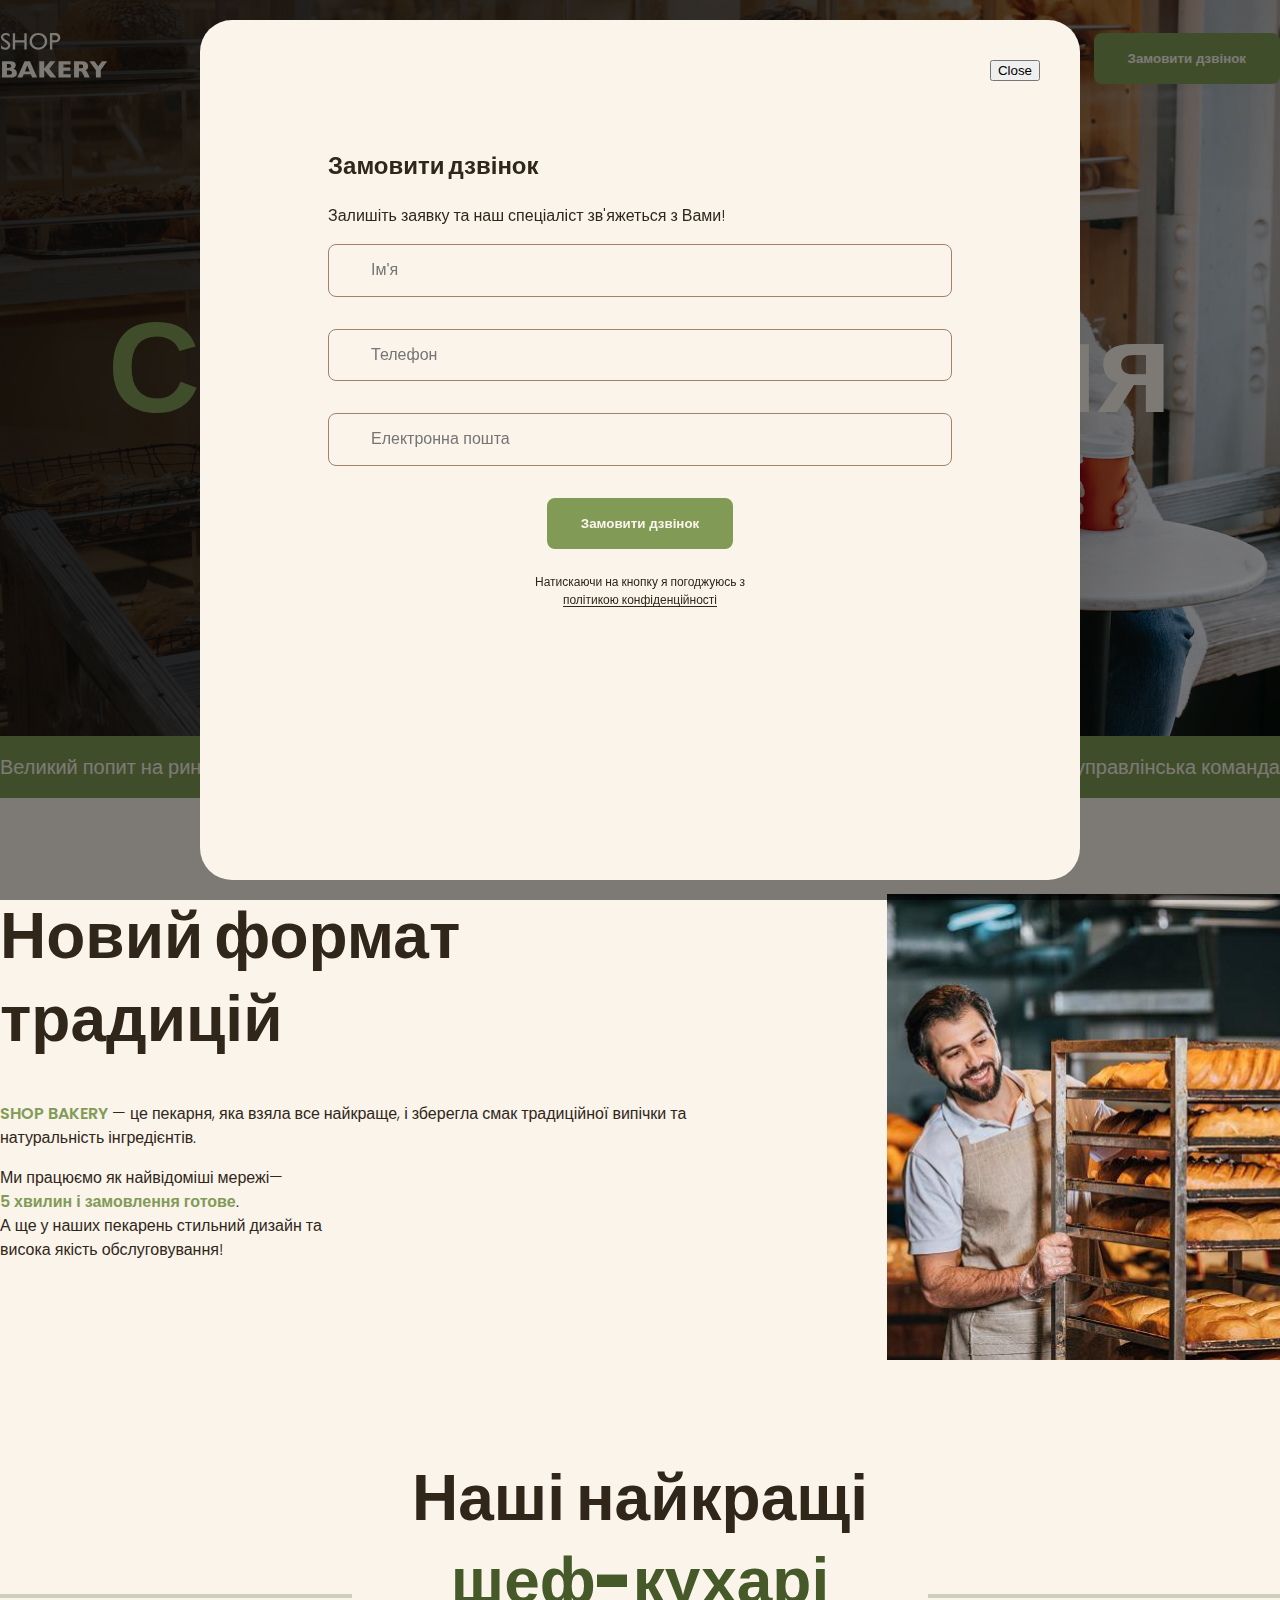
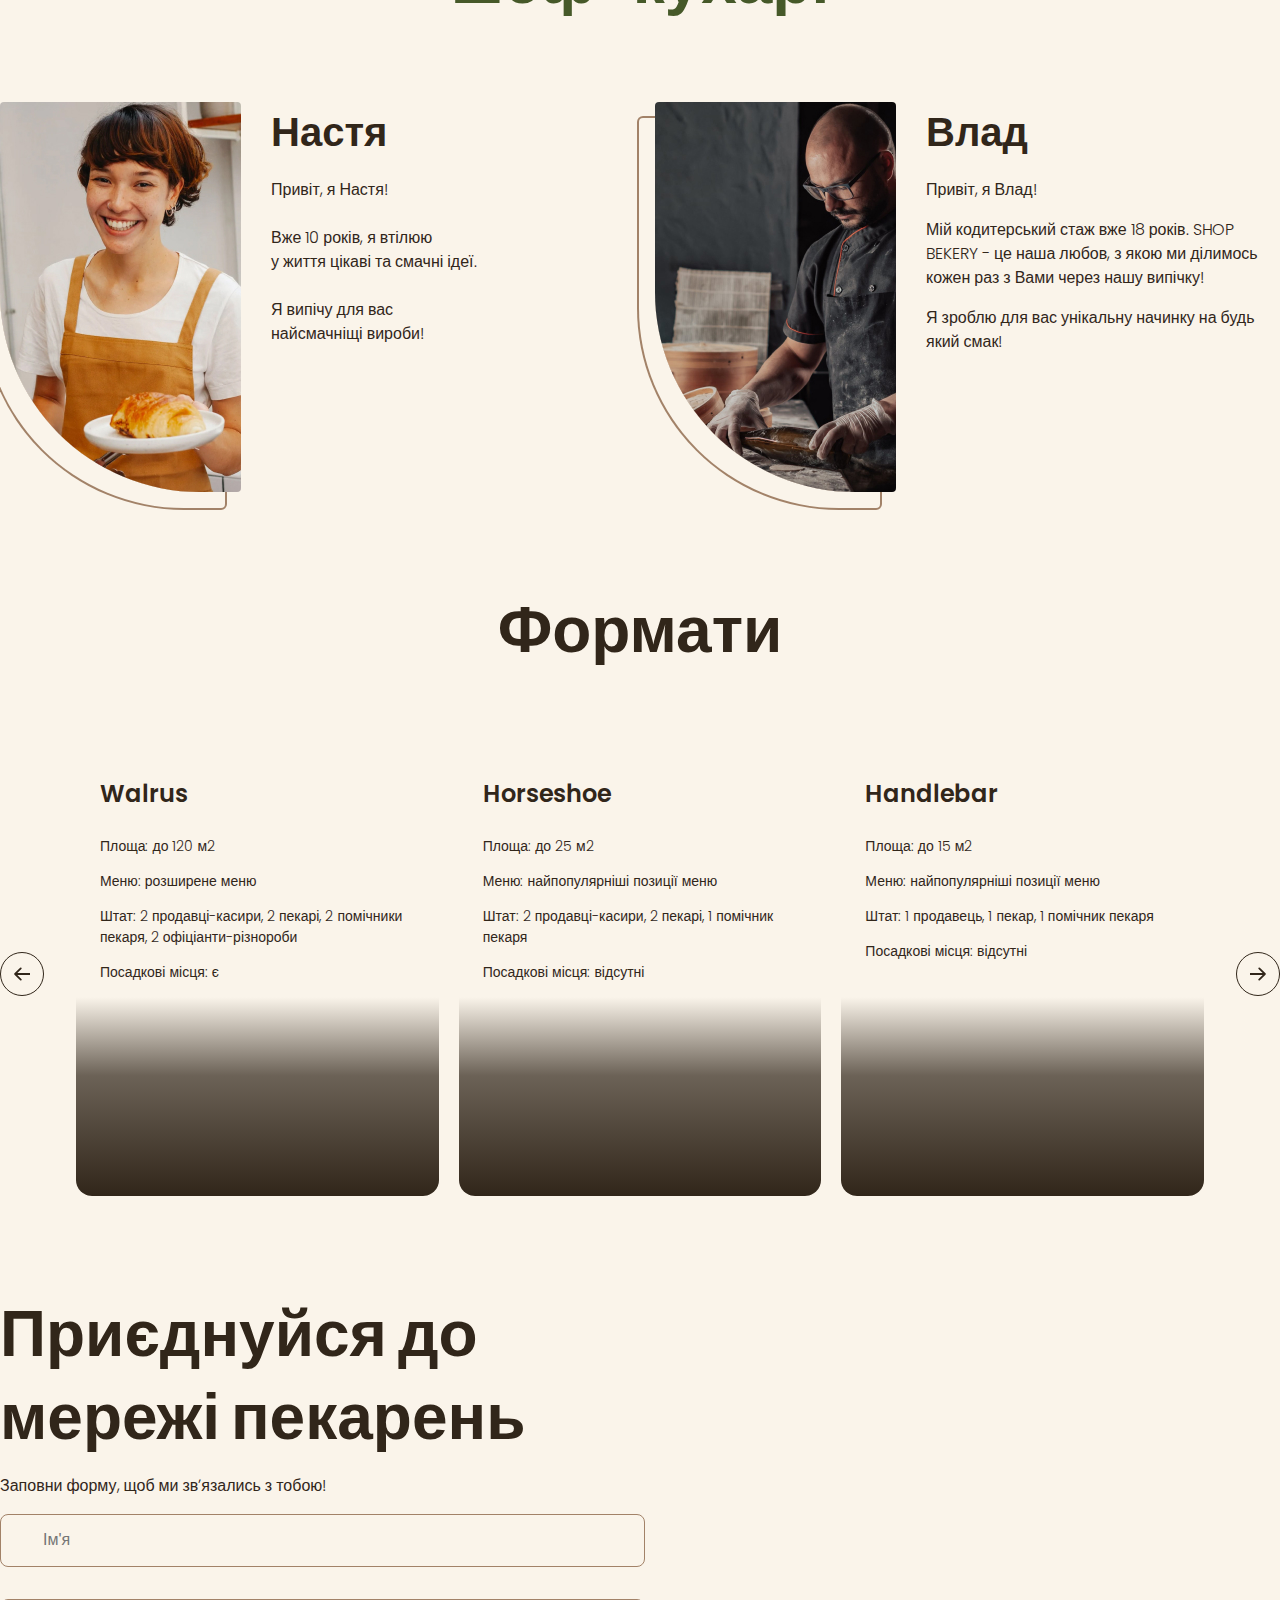
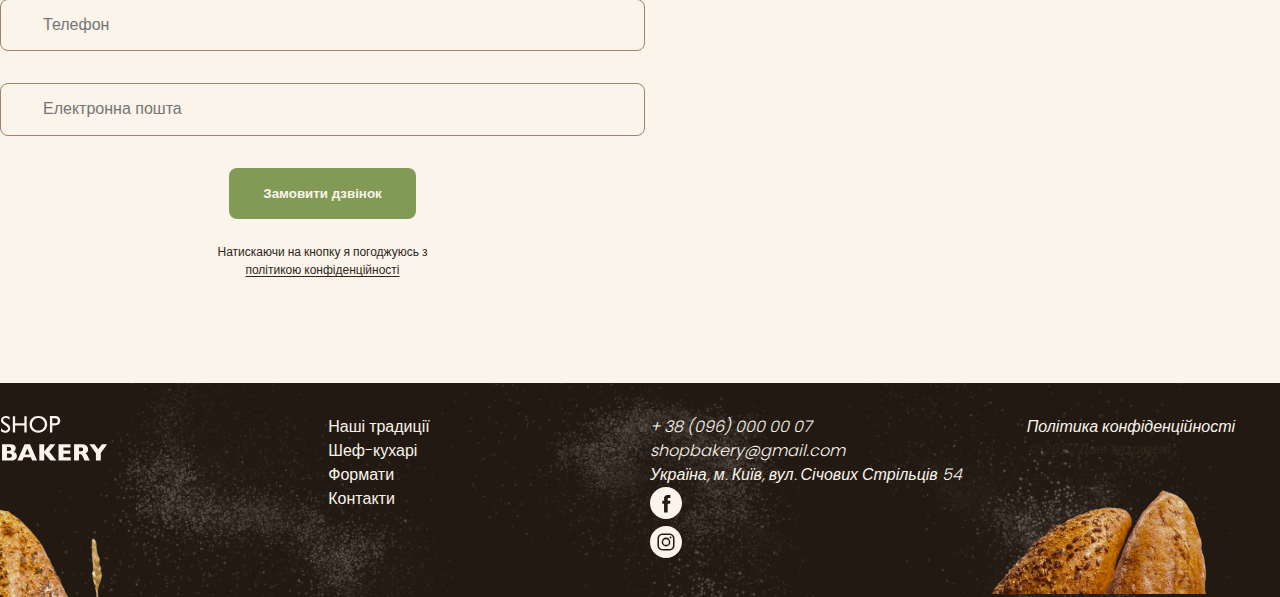
==== commit 18ba0b23: "Add files via upload" ====
--- a/index.html
+++ b/index.html
@@ -16,7 +16,7 @@
     <link rel="stylesheet" href="./css/styles.css" />
   </head>
   <body>
-    <header>
+    <header class="header">
       <div class="container">
         <div class="header_container">
           <nav class="header-nav">
@@ -32,7 +32,7 @@
               <li><a class="link" href="#contact-section">Контакти</a></li>
             </ul>
           </nav>
-          <button class="button">Замовити дзвінок</button>
+          <button class="button modal-btn-open">Замовити дзвінок</button>
         </div>
       </div>
     </header>
@@ -67,9 +67,10 @@
                 натуральність інгредієнтів.
               </p>
               <p class="traditions-text limited">
-                Ми працюємо як найвідоміші мережі—
-                <span class="brand">5 хвилин і замовлення готове</span>. А ще у
-                наших пекарень стильний дизайн та висока якість обслуговування!
+                Ми працюємо як найвідоміші мережі— <br />
+                <span class="brand">5 хвилин і замовлення готове</span>. <br />
+                А ще у наших пекарень стильний дизайн та висока якість
+                обслуговування!
               </p>
             </div>
             <img
@@ -82,7 +83,8 @@
       <section class="section" id="chefs-section">
         <div class="container">
           <h2 class="chefs-title section-title centered">
-            Наші найкращі <span class="accent">шеф-кухарі</span>
+            Наші найкращі <br />
+            <span class="accent">шеф-кухарі</span>
           </h2>
           <ul class="chefs-list">
             <li class="chefs-item">
@@ -179,7 +181,7 @@
                 </article>
               </li>
             </ul>
-            <button class="carousel-botton" type="button">
+            <button class="carousel-botton next" type="button">
               <svg width="16" height="16">
                 <use href="./images/icons.svg#icon-Arrow-1"></use>
               </svg>
@@ -195,7 +197,56 @@
                 Приєднуйся до мережі пекарень
               </h2>
               <p>Заповни форму, щоб ми звʼязались з тобою!</p>
-              <!-- Form -->
+              <form name="contact-form" autocomplete="off">
+                <div class="form-field">
+                  <label class="form-label visually-hidden" for="user-name"
+                    >Ім'я</label
+                  >
+                  <input
+                    class="form-input"
+                    type="text"
+                    name="user-name"
+                    id="user-name"
+                    placeholder="Ім'я"
+                  />
+                </div>
+
+                <div class="form-field">
+                  <label class="form-label visually-hidden" for="user-tel"
+                    >Телефон</label
+                  >
+                  <input
+                    class="form-input"
+                    type="tel"
+                    name="user-tel"
+                    id="user-tel"
+                    placeholder="Телефон"
+                  />
+                </div>
+
+                <div class="form-field">
+                  <label class="form-label visually-hidden" for="user-email"
+                    >Електронна пошта</label
+                  >
+                  <input
+                    class="form-input"
+                    type="email"
+                    name="user-email"
+                    id="user-email"
+                    placeholder="Електронна пошта"
+                  />
+                </div>
+
+                <button class="form-button button" type="submit">
+                  Замовити дзвінок
+                </button>
+                <p class="form-terms">
+                  Натискаючи на кнопку я погоджуюсь з
+                  <a class="form-terms-link" href="#"
+                    >політикою конфіденційності</a
+                  >
+                </p>
+              </form>
             </div>
             <iframe
               class="contact-map"
@@ -273,5 +324,62 @@
         </div>
       </div>
     </footer>
+    <div class="backdrop">
+      <div class="modal">
+        <button class="modal-btn-close" type="button">Close</button>
+        <h2>Замовити дзвінок</h2>
+        <p>Залишіть заявку та наш спеціаліст зв'яжеться з Вами!</p>
+        <form name="modal-form" autocomplete="off" novalidate>
+          <div class="form-field">
+            <label class="form-label visually-hidden" for="user-name"
+              >Ім'я</label
+            >
+            <input
+              class="form-input"
+              type="text"
+              name="user-name"
+              id="user-name"
+              placeholder="Ім'я"
+            />
+          </div>
+
+          <div class="form-field">
+            <label class="form-label visually-hidden" for="user-tel"
+              >Телефон</label
+            >
+            <input
+              class="form-input"
+              type="tel"
+              name="user-tel"
+              id="user-tel"
+              placeholder="Телефон"
+            />
+          </div>
+
+          <div class="form-field">
+            <label class="form-label visually-hidden" for="user-email"
+              >Електронна пошта</label
+            >
+            <input
+              class="form-input"
+              type="email"
+              name="user-email"
+              id="user-email"
+              placeholder="Електронна пошта"
+            />
+          </div>
+
+          <button class="form-button button" type="submit">
+            Замовити дзвінок
+          </button>
+          <p class="form-terms">
+            Натискаючи на кнопку я погоджуюсь з
+            <a class="form-terms-link" href="#">політикою конфіденційності</a>
+          </p>
+        </form>
+      </div>
+    </div>
+
+    <script src="./js/modal.js"></script>
   </body>
 </html>
--- a/css/styles.css
+++ b/css/styles.css
@@ -118,6 +118,7 @@
 .link {
   color: var(--color-primari-light);
   text-decoration: none;
+  transition: color 0.3s;
 }
 
 .link:hover {
@@ -126,6 +127,15 @@
 }
 
 /* Header */
+
+.header {
+  position: absolute;
+  top: 0;
+  left: 0;
+  width: 100%;
+  padding-top: 32px;
+}
+
 .header_container {
   display: flex;
   align-items: center;
@@ -148,7 +158,13 @@
 /* Hero-section */
 .hero-section {
   padding: 272px 0;
-  background-image: url(../images/hero-section-background.jpg);
+  background-image: linear-gradient(
+      102.76deg,
+      rgba(18, 18, 17, 0.78) 2.03%,
+      rgba(18, 18, 17, 0.6) 58.46%,
+      rgba(18, 18, 17, 0) 90.36%
+    ),
+    url(../images/hero-section-background.jpg);
   background-repeat: no-repeat;
   background-position: center top;
   background-size: cover;
@@ -231,15 +247,25 @@
 
 /* Chefs section */
 .chefs-title {
+  position: relative;
   margin: 0 auto 80px;
-  max-width: 532px;
 }
 .chefs-title::before,
 .chefs-title::after {
+  position: absolute;
+  bottom: 24px;
   display: block;
   width: 352px;
   border: 2px solid var(--color-brand-light);
   content: '';
+}
+
+.chefs-title::before {
+  left: 0;
+}
+
+.chefs-title::after {
+  right: 0;
 }
 
 .chefs-list {
@@ -300,6 +326,11 @@
     rgba(49, 38, 26, 0.71) 72.92%,
     var(--color-primari-dark) 100%
   );
+  transition: transform 0.3s;
+}
+
+.format-card:hover {
+  transform: scale(1.05);
 }
 
 .formats-item {
@@ -341,6 +372,10 @@
   fill: var(--color-primari-light);
 }
 
+.carousel-botton.next {
+  transform: rotate(180deg);
+}
+
 /* Contact section */
 
 .contact-section {
@@ -366,6 +401,34 @@
 
 .footer {
   padding: 32px 0;
+  position: relative;
+  background-image: url(../images/footer-background.png);
+  background-color: var(--color-primari-dark);
+  background-repeat: no-repeat;
+  background-size: cover;
+  background-position: center;
+}
+
+.footer::before,
+.footer::after {
+  position: absolute;
+  content: '';
+  bottom: 0;
+}
+
+.footer::before {
+  width: 180px;
+  height: 120px;
+  left: 0;
+  background-repeat: no-repeat;
+  background-image: url('../images/decor-bread-small.png');
+}
+
+.footer::after {
+  width: 380px;
+  height: 190px;
+  right: 0;
+  background-image: url('../images/decor-bread-large.png');
 }
 
 .footer-container {
@@ -413,10 +476,96 @@
   font-size: 14px;
 }
 
-.footer {
-  background-image: url(../images/footer-background.png);
-  background-color: var(--color-primari-dark);
-  background-repeat: no-repeat;
-  background-size: cover;
-  background-position: center;
-}
+/* Modal */
+
+.backdrop {
+  position: fixed;
+  top: 0;
+  left: 0;
+  right: 0;
+  bottom: 0;
+  padding: 20px 0;
+  display: flex;
+  align-items: center;
+  justify-content: center;
+  background-color: rgba(0, 0, 0, 0.5);
+  transition: opacity 0.3s, visibility 0.3s;
+}
+
+.backdrop.is-hidden {
+  opacity: 0;
+  visibility: hidden;
+  pointer-events: none;
+}
+
+.modal {
+  position: relative;
+  width: 100%;
+  max-width: 880px;
+  height: 100%;
+  max-height: 880px;
+  padding: 128px;
+  background-color: var(--color-primari-light);
+  border-radius: 32px;
+  overflow: auto;
+}
+
+.modal-btn-close {
+  position: absolute;
+  top: 40px;
+  right: 40px;
+}
+
+/* Form */
+
+.form-field {
+  margin-bottom: 32px;
+}
+
+.form-label {
+  display: block;
+}
+
+.form-input {
+  padding: 16px 42px;
+  font-size: 16px;
+  line-height: 1.17;
+  width: 100%;
+  border: 1px solid var(--color-secondary-dark);
+  border-radius: 8px;
+  background-color: transparent;
+}
+
+.form-input:focus {
+  border-color: var(--color-brand-normal);
+  outline: none;
+}
+
+.form-input::placeholder {
+  columns: var(--color-secondary-dark);
+  font-size: 16px;
+  line-height: 1.17;
+}
+
+.form-input:focus::placeholder {
+  color: var(--color-primari-dark);
+}
+
+.form-button {
+  display: block;
+  margin: 0 auto 24px;
+}
+
+.form-terms {
+  margin: 0 auto;
+  max-width: 210px;
+  font-weight: 500;
+  font-size: 12px;
+  line-height: 1.5;
+  text-align: center;
+}
+
+.form-terms-link {
+  color: var(--color-primari-dark);
+  text-underline-offset: 2px;
+}
